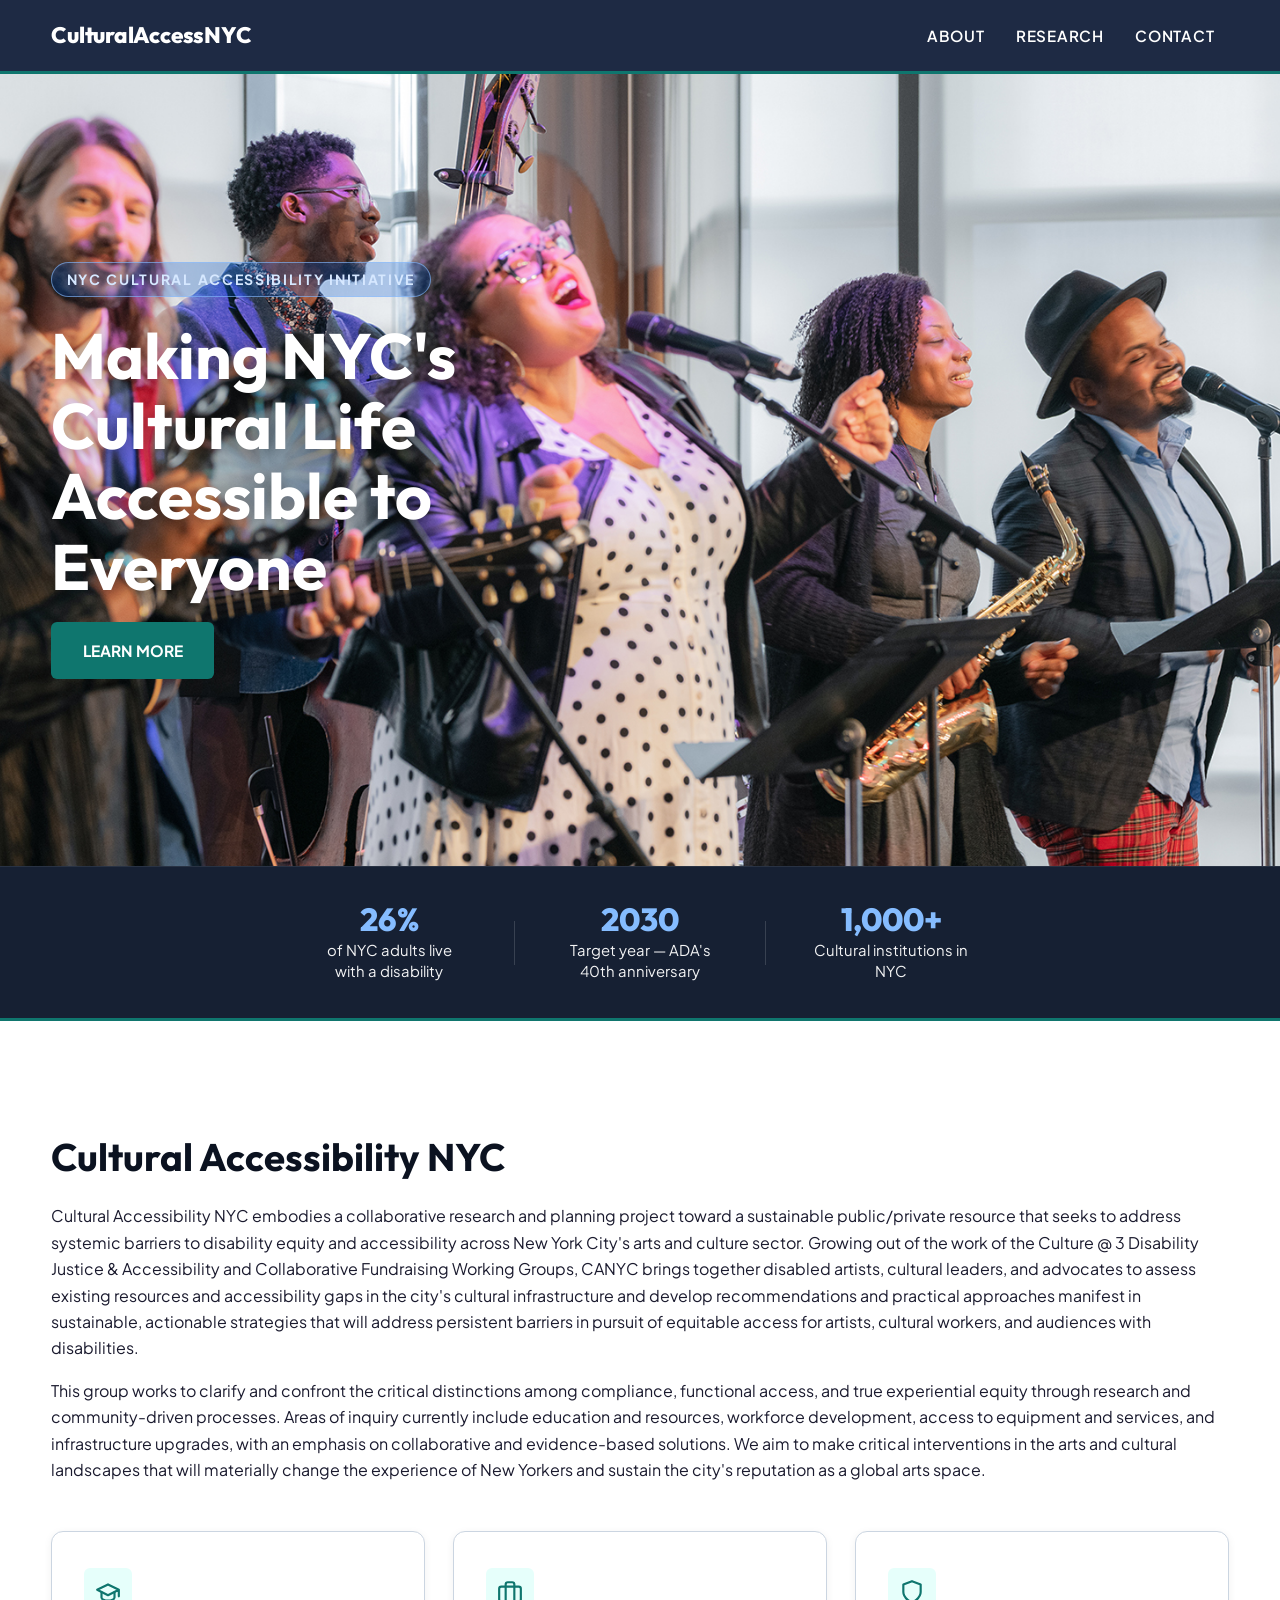
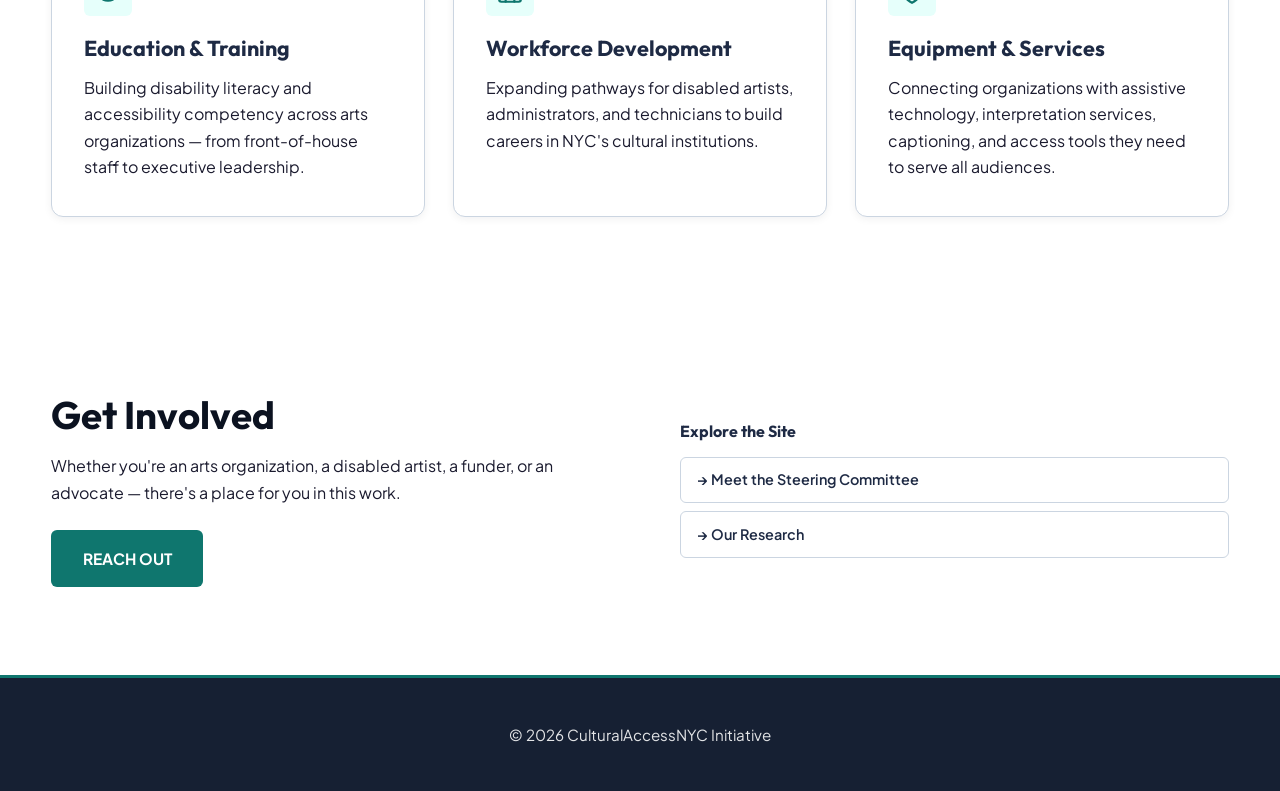
==== index.html @ 8a08f5db "Update index.html" ====
<!DOCTYPE html>
<html lang="en">
<head>
<meta charset="UTF-8">
<meta name="viewport" content="width=device-width, initial-scale=1.0">
<title>CulturalAccessNYC</title>
<link rel="stylesheet" href="style.css">
</head>
<body>
<a class="skip-link" href="#main-content">Skip to main content</a>
<header class="site-header" role="banner">
  <div class="container header-inner">
    <a href="index.html" class="logo" aria-label="CulturalAccessNYC — Home">CulturalAccessNYC</a>
    <nav aria-label="Primary navigation">
      <input type="checkbox" id="check" aria-hidden="true">
      <label for="check" class="checkbtn" aria-label="Open navigation menu" role="button" tabindex="0">☰</label>
      <ul class="nav-list" role="list">
        <li><a href="about.html">About</a></li>
        <li><a href="projects.html">Research</a></li>
        <li><a href="contact.html">Contact</a></li>
      </ul>
    </nav>
  </div>
</header>
<main id="main-content">
  <section class="hero" aria-label="Introduction">
    <div class="container">
      <div class="hero-card">
        <span class="hero-eyebrow">NYC Cultural Accessibility Initiative</span>
        <h1>Making NYC's Cultural Life Accessible to Everyone</h1>
        <a href="about.html" class="btn">Learn More</a>
      </div>
    </div>
  </section>

  <div class="stats-bar" role="region" aria-label="Key facts about disability in NYC">
    <div class="container stats-inner">
      <div class="stat-item">
        <span class="stat-num">26%</span>
        <span class="stat-label">of NYC adults live with a disability</span>
      </div>
      <div class="stat-divider" aria-hidden="true"></div>
      <div class="stat-item">
        <span class="stat-num">2030</span>
        <span class="stat-label">Target year — ADA's 40th anniversary</span>
      </div>
      <div class="stat-divider" aria-hidden="true"></div>
      <div class="stat-item">
        <span class="stat-num">1,000+</span>
        <span class="stat-label">Cultural institutions in NYC</span>
      </div>
    </div>
  </div>

  <section class="section section-light" aria-labelledby="focus-heading">
    <div class="container">
      <span class="section-label"></span>
      <h2 id="initiative-heading">Cultural Accessibility NYC</h2>
     <style>
  .intro-copy { margin-top: 1.5rem; margin-bottom: 3rem; }
  .intro-copy p { max-width: none; }
  .intro-copy p + p { margin-top: 1rem; }
</style>
<div class="intro-copy">
<p>Cultural Accessibility NYC embodies a collaborative research and planning project toward a sustainable public/private resource that seeks to address systemic barriers to disability equity and accessibility across New York City's arts and culture sector. Growing out of the work of the Culture @ 3 Disability Justice &amp; Accessibility and Collaborative Fundraising Working Groups, CANYC brings together disabled artists, cultural leaders, and advocates to assess existing resources and accessibility gaps in the city's cultural infrastructure and develop recommendations and practical approaches manifest in sustainable, actionable strategies that will address persistent barriers in pursuit of equitable access for artists, cultural workers, and audiences with disabilities.</p>

  <p>This group works to clarify and confront the critical distinctions among compliance, functional access, and true experiential equity through research and community-driven processes. Areas of inquiry currently include education and resources, workforce development, access to equipment and services, and infrastructure upgrades, with an emphasis on collaborative and evidence-based solutions. We aim to make critical interventions in the arts and cultural landscapes that will materially change the experience of New Yorkers and sustain the city's reputation as a global arts space.</p>
</div>
    <div class="cards">

      <article class="card">
        <div class="card-icon" aria-hidden="true">
          <svg width="26" height="26" viewBox="0 0 24 24" fill="none" stroke="currentColor" stroke-width="2" stroke-linecap="round" stroke-linejoin="round"><path d="M22 10v6M2 10l10-5 10 5-10 5-10-5z"/><path d="M6 12v5c0 1.66 2.69 3 6 3s6-1.34 6-3v-5"/></svg>
        </div>
          <h3>Education &amp; Training</h3>
          <p>Building disability literacy and accessibility competency across arts organizations — from front-of-house staff to executive leadership.</p>
        </article>
        <article class="card">
          <div class="card-icon" aria-hidden="true">
            <svg width="26" height="26" viewBox="0 0 24 24" fill="none" stroke="currentColor" stroke-width="2" stroke-linecap="round" stroke-linejoin="round"><rect x="2" y="7" width="20" height="14" rx="2"/><path d="M16 21V5a2 2 0 0 0-2-2h-4a2 2 0 0 0-2 2v16"/></svg>
          </div>
          <h3>Workforce Development</h3>
          <p>Expanding pathways for disabled artists, administrators, and technicians to build careers in NYC's cultural institutions.</p>
        </article>
        <article class="card">
          <div class="card-icon" aria-hidden="true">
            <svg width="26" height="26" viewBox="0 0 24 24" fill="none" stroke="currentColor" stroke-width="2" stroke-linecap="round" stroke-linejoin="round"><path d="M12 22s8-4 8-10V5l-8-3-8 3v7c0 6 8 10 8 10z"/></svg>
          </div>
          <h3>Equipment &amp; Services</h3>
          <p>Connecting organizations with assistive technology, interpretation services, captioning, and access tools they need to serve all audiences.</p>
        </article>
      </div>
    </div>
  </section>

  <!-- CTA -->
  <section class="section section-light" aria-labelledby="cta-heading">
    <div class="container cta-split">
      <div class="cta-block-left">
        <h2 id="cta-heading">Get Involved</h2>
        <p>Whether you're an arts organization, a disabled artist, a funder, or an advocate — there's a place for you in this work.</p>
        <a href="contact.html" class="btn" style="margin-top: 1.5rem;">Reach Out</a>
      </div>
      <div class="cta-block-right" aria-label="Quick links">
        <h3>Explore the Site</h3>
        <ul class="quick-links" role="list">
          <li><a href="about.html" class="quick-link">→ Meet the Steering Committee</a></li>
          <li><a href="projects.html" class="quick-link">→ Our Research</a></li>
        </ul>
      </div>
    </div>
  </section>
</main>

<footer class="footer" role="contentinfo">
  <div class="container">
    <p>&copy; 2026 CulturalAccessNYC Initiative</p>
  </div>
</footer>
<script>
const checkbox = document.getElementById("check");
const label = document.querySelector(".checkbtn");
checkbox.addEventListener("change", function () {
  document.body.style.overflow = this.checked ? "hidden" : "";
  label.setAttribute("aria-label", this.checked ? "Close navigation menu" : "Open navigation menu");
});
label.addEventListener("keydown", function(e) {
  if (e.key === "Enter" || e.key === " ") {
    e.preventDefault();
    checkbox.checked = !checkbox.checked;
    checkbox.dispatchEvent(new Event("change"));
  }
});
</script>
</body>
</html>
---- style.css ----
@import url('https://fonts.googleapis.com/css2?family=Outfit:wght@600;700;800&family=Plus+Jakarta+Sans:ital,wght@0,300;0,400;0,500;0,600;0,700;1,300;1,400&display=swap');

:root {
  /* Core brand (deep indigo base) */
  --navy:        #1e2a44;
  --navy-mid:    #162033;
  --navy-light:  #2f4f7a;

  /* Primary accent (teal for clarity + accessibility) */
  --amber:       #0f766e;
  --amber-light: #14b8a6;
  --amber-pale:  #e6fffb;

  /* Secondary accent*/
  /* (kept under same naming system to avoid breaking styles) */

  /* Neutrals */
  --white:       #ffffff;
  --off-white:   #f7f9fc;
  --stone:       #e2e8f0;

  /* Text (high contrast) */
  --text-primary:   #0b1220;
  --text-secondary: #1f2a44;
  --text-muted:     #475569;

  /* UI elements */
  --border:         #cbd5e1;
  --focus-ring:     #f97316; /* warm coral/orange for visibility */

  /* Shape + motion */
  --radius-sm:   6px;
  --radius-md:   12px;
  --radius-lg:   20px;

  /* Shadows tuned slightly cooler for new palette */
  --shadow-sm:   0 2px 8px rgba(15, 23, 42, 0.06);
  --shadow-md:   0 8px 28px rgba(15, 23, 42, 0.10);
  --shadow-lg:   0 20px 50px rgba(15, 23, 42, 0.14);

  --transition:  0.22s cubic-bezier(0.4, 0, 0.2, 1);
}

/* ── Reset ── */
*, *::before, *::after {
  box-sizing: border-box;
  margin: 0;
  padding: 0;
}

/* ── Skip Link (keyboard / screen reader navigation) ── */
.skip-link {
  position: absolute;
  top: -100px;
  left: 1rem;
  z-index: 9999;
  background: var(--amber);
  color: var(--white);
  font-family: 'Plus Jakarta Sans', sans-serif;
  font-weight: 700;
  font-size: 0.95rem;
  padding: 0.75rem 1.25rem;
  border-radius: var(--radius-sm);
  text-decoration: none;
  transition: top 0.2s ease;
}
.skip-link:focus {
  top: 1rem;
  outline: 3px solid var(--navy);
  outline-offset: 2px;
}

/* ── Base ── */
html { scroll-behavior: smooth; }

body {
  font-family: 'Plus Jakarta Sans', system-ui, sans-serif;
  font-size: 1rem;
  line-height: 1.65;
  color: var(--text-primary);
  background: var(--off-white);
  overflow-x: hidden;
}

/* ── Focus — always visible, never removed ── */
:focus-visible {
  outline: 3px solid var(--focus-ring);
  outline-offset: 3px;
  border-radius: var(--radius-sm);
}

/* ── Typography ── */
h1, h2, h3, h4 {
  font-family: 'Outfit', system-ui, sans-serif;
  line-height: 1.15;
  color: var(--text-primary);
  font-weight: 700;
}

h1 { font-size: clamp(2.2rem, 5vw, 3.8rem); }
h2 { font-size: clamp(1.6rem, 3vw, 2.4rem); }
h3 { font-size: clamp(1.05rem, 2vw, 1.35rem); }

p {
  color: #1a1a2e;
  max-width: 68ch;
}

/* ── Layout ── */
.container {
  width: min(92%, 1200px);
  margin-inline: auto;
}

.section {
  padding: 5.5rem 0;
}

.section-light { background: var(--white); }
.section-muted { background: var(--navy); }

/* ── Header ── */
.site-header {
  background: var(--navy);
  position: sticky;
  top: 0;
  z-index: 1000;
  border-bottom: 3px solid var(--amber);
  transform: translateZ(0);
  will-change: transform;
}

.header-inner {
  display: flex;
  justify-content: space-between;
  align-items: center;
  padding: 1rem 0;
  gap: 1rem;
}

.logo {
  font-family: 'Outfit', sans-serif;
  font-size: 1.4rem;
  font-weight: 800;
  text-decoration: none;
  color: var(--white);
  letter-spacing: -0.01em;
  flex-shrink: 0;
  transition: color var(--transition);
}
.logo:hover { color: #5eead4; }
.logo:focus-visible { outline-color: var(--amber); border-radius: 4px; }

/* ── Nav ── */
nav { position: relative; }

.nav-list {
  list-style: none;
  display: flex;
  gap: 0.15rem;
  align-items: center;
}
.nav-list li { margin: 0; }

.nav-list a {
  display: block;
  text-decoration: none;
  color: #ffffff;
  font-family: 'Plus Jakarta Sans', sans-serif;
  font-weight: 600;
  font-size: 0.95rem;
  letter-spacing: 0.05em;
  text-transform: uppercase;
  padding: 0.45rem 0.9rem;
  border-radius: var(--radius-sm);
  transition: color var(--transition), background var(--transition);
}
.nav-list a:hover,
.nav-list a[aria-current="page"] {
  color: #5eead4;
  background: rgba(15,118,110,0.18);
}
.nav-list a:focus-visible { outline-color: var(--amber); }

/* Hamburger */
#check { display: none; }

.checkbtn {
  display: none;
  background: none;
  border: 2px solid rgba(255,255,255,0.45);
  color: var(--white);
  font-size: 1.25rem;
  width: 44px;
  height: 44px;
  border-radius: var(--radius-sm);
  cursor: pointer;
  align-items: center;
  justify-content: center;
  line-height: 1;
  position: relative;
  z-index: 2000;
  transition: border-color var(--transition), background var(--transition);
}
.checkbtn:hover {
  border-color: #5eead4;
  background: rgba(15,118,110,0.18);
}

/* ── Hero ── */
.hero {
  background-image: url("hero.jpg");
  background-size: cover;
  background-position: center 30%;
  background-repeat: no-repeat;
  position: relative;
  min-height: 88vh;
  display: flex;
  align-items: center;
  padding: 5rem 0;
}

.hero::before {
  content: '';
  position: absolute;
  inset: 0;
  background: linear-gradient(
    105deg,
    rgba(0,48,135,0.28) 70%
  );//
}

.hero .container {
  position: relative;
  z-index: 1;
}

.hero-card {
  max-width: 620px;
  animation: heroFadeUp 0.9s ease both;
}

@keyframes heroFadeUp {
  from { opacity: 0; transform: translateY(30px); }
  to   { opacity: 1; transform: translateY(0); }
}

.hero-eyebrow {
  display: inline-block;
  font-size: 0.88rem;
  font-weight: 700;
  letter-spacing: 0.12em;
  text-transform: uppercase;
  color: #d6e8ff;
  background: rgba(0,87,216,0.25);
  border: 1px solid rgba(140,190,255,0.6);
  padding: 0.3rem 0.9rem;
  border-radius: 100px;
  margin-bottom: 1.5rem;
}

.hero-card h1 {
  color: var(--white);
  font-size: clamp(2.3rem, 5.5vw, 4rem);
  margin-bottom: 1.25rem;
  text-shadow: 0 2px 20px rgba(0,0,0,0.4);
  line-height: 1.1;
}

.hero-card p {
  color: rgba(255,255,255,0.88);
  font-size: 1.15rem;
  margin-bottom: 2.25rem;
  max-width: 52ch;
  text-shadow: 0 1px 8px rgba(0,0,0,0.3);
}

/* ── Buttons ── */
.btn {
  display: inline-flex;
  align-items: center;
  gap: 0.4rem;
  background: var(--amber);
  color: var(--white);
  padding: 0.85rem 1.85rem;
  border-radius: var(--radius-sm);
  font-family: 'Plus Jakarta Sans', sans-serif;
  font-weight: 700;
  font-size: 0.97rem;
  text-transform: uppercase;
  text-decoration: none;
  border: 2px solid transparent;
  transition: background var(--transition), transform var(--transition), box-shadow var(--transition);
  cursor: pointer;
}
.btn:hover {
  background: #0048b5;
  transform: translateY(-2px);
  box-shadow: 0 8px 24px rgba(0,87,216,0.38);
}
.btn:focus-visible {
  outline: 3px solid var(--white);
  outline-offset: 3px;
}
.btn:active { transform: translateY(0); }

/* ── Feature Cards ── */
.cards {
  display: grid;
  grid-template-columns: repeat(auto-fit, minmax(280px, 1fr));
  gap: 1.75rem;
}

.card {
  background: var(--white);
  padding: 2.25rem 2rem;
  border-radius: var(--radius-md);
  box-shadow: var(--shadow-sm);
  border: 1px solid var(--border);
  position: relative;
  overflow: hidden;
  transition: transform var(--transition), box-shadow var(--transition);
}
.card::before {
  content: '';
  position: absolute;
  top: 0; left: 0; right: 0;
  height: 3px;
  background: linear-gradient(90deg, var(--amber), var(--amber-light));
  transform: scaleX(0);
  transform-origin: left;
  transition: transform var(--transition);
}
.card:hover { transform: translateY(-4px); box-shadow: var(--shadow-md); }
.card:hover::before { transform: scaleX(1); }
.card h3 { margin-bottom: 0.85rem; color: var(--navy); }
.card p { font-size: 1rem; }

/* ── Section label ── */
.section-label {
  display: inline-block;
  font-size: 0.88rem;
  font-weight: 700;
  letter-spacing: 0.12em;
  text-transform: uppercase;
  color: var(--amber);
  margin-bottom: 0.75rem;
}

/* ── Page Hero (inner pages) ── */
.page-hero {
  background: var(--navy);
  color: var(--white);
  padding: 4.5rem 0 4rem;
  position: relative;
  overflow: hidden;
}
.page-hero::after {
  content: '';
  position: absolute;
  right: -60px; top: -80px;
  width: 340px; height: 340px;
  border-radius: 50%;
  border: 55px solid rgba(0,87,216,0.10);
  pointer-events: none;
}
.page-hero h1 {
  color: var(--white);
  font-size: clamp(2rem, 4vw, 3rem);
  position: relative;
  z-index: 1;
}
.page-hero h1::after {
  content: '';
  display: block;
  width: 52px; height: 4px;
  background: var(--amber);
  margin-top: 1rem;
  border-radius: 2px;
}

/* ── CTA / Dark sections ── */
.section-muted h2 { color: var(--white); }
.section-muted p { color: rgba(255,255,255,0.95); margin-bottom: 2rem; }

/* ── Footer ── */
.footer {
  background: var(--navy-mid);
  color: var(--white);
  padding: 2.75rem 0;
  border-top: 3px solid var(--amber);
  text-align: center;
}
.footer p {
  opacity: 1;
  color: rgba(255,255,255,0.88);
  font-size: 0.95rem;
  max-width: none;
}

/* ── Members Grid ── */
#members-container {
  display: grid;
  grid-template-columns: repeat(3, 1fr);
  gap: 1.75rem;
  padding: 0.5rem 0;
  contain: layout;
}

/* ── Member Card ── */
.member-card {
  background: var(--white);
  border-radius: var(--radius-md);
  overflow: hidden;
  box-shadow: var(--shadow-sm);
  border: 1px solid var(--border);
  transition: transform var(--transition), box-shadow var(--transition);
  display: flex;
  flex-direction: column;
  will-change: transform;
  contain: layout style;
}
.member-card:hover {
  transform: translateY(-5px);
  box-shadow: var(--shadow-lg);
}
.member-card:focus-within {
  box-shadow: 0 0 0 3px var(--focus-ring), var(--shadow-md);
}

.member-card img {
  width: 100%;
  height: 220px;
  object-fit: cover;
  object-position: top;
  display: block;
  border-bottom: 3px solid var(--amber);
}

.member-card .no-photo {
  width: 100%;
  height: 220px;
  background: linear-gradient(135deg, var(--navy) 0%, var(--navy-light) 100%);
  display: flex;
  align-items: center;
  justify-content: center;
  border-bottom: 3px solid var(--amber);
}
.no-photo-initials {
  font-family: 'Outfit', sans-serif;
  font-size: 2.2rem;
  color: rgba(255,255,255,0.45);
  letter-spacing: 0.04em;
  user-select: none;
}

.card-content {
  padding: 1.35rem 1.5rem 1.5rem;
  display: flex;
  flex-direction: column;
  flex-grow: 1;
}
.card-content h3 {
  margin: 0 0 0.15rem;
  font-size: 1.1rem;
  font-weight: 700;
  color: #0a0a0a;
  line-height: 1.3;
}

.pronouns {
  font-size: 0.88rem;
  color: #1e3a6e;
  font-style: italic;
  margin-bottom: 0.25rem;
}
.title {
  font-size: 0.93rem;
  color: #003fa8;
  font-weight: 700;
  letter-spacing: 0.01em;
  line-height: 1.4;
  margin-bottom: 0.9rem;
}

.bio-container {
  display: flex;
  flex-direction: column;
  flex-grow: 1;
  border-top: 1px solid var(--stone);
  padding-top: 0.9rem;
  margin-top: 0.25rem;
}
.bio-text {
  display: -webkit-box;
  -webkit-line-clamp: 4;
  -webkit-box-orient: vertical;
  overflow: hidden;
  font-size: 0.925rem;
  color: #0a0a0a;
  line-height: 1.75;
  max-height: calc(0.925rem * 1.75 * 4);
  margin-bottom: 0.85rem;
  letter-spacing: 0.01em;
}
.bio-text.expanded {
  display: block;
  -webkit-line-clamp: unset;
  height: auto;
  overflow: visible;
}

.toggle-btn {
  margin-top: auto;
  align-self: flex-start;
  padding: 0.42rem 1rem;
  border: 2px solid var(--navy);
  background: transparent;
  color: var(--navy);
  border-radius: var(--radius-sm);
  cursor: pointer;
  font-family: 'Plus Jakarta Sans', sans-serif;
  font-size: 0.88rem;
  font-weight: 700;
  letter-spacing: 0.06em;
  text-transform: uppercase;
  transition: background var(--transition), color var(--transition), transform var(--transition);
}
  background: var(--navy);
  color: var(--white);
  transform: translateY(-1px);
}
.toggle-btn:focus-visible {
  outline: 3px solid var(--focus-ring);
  outline-offset: 3px;
}

.links {
  margin-top: 0.85rem;
  display: flex;
  flex-wrap: wrap;
  gap: 0.4rem;
}
.links a {
  display: inline-flex;
  align-items: center;
  font-size: 0.88rem;
  font-weight: 700;
  color: var(--navy);
  background: var(--stone);
  border: 1px solid var(--border);
  text-decoration: none;
  padding: 0.22rem 0.65rem;
  border-radius: 100px;
  letter-spacing: 0.02em;
  transition: background var(--transition), color var(--transition), border-color var(--transition);
}
.links a:hover {
  background: var(--navy);
  color: var(--white);
  border-color: var(--navy);
}
.links a:focus-visible {
  outline: 3px solid var(--focus-ring);
  outline-offset: 2px;
}

/* ── Responsive ── */
@media (max-width: 768px) {
  .checkbtn { display: inline-flex; }

  .nav-list {
    background: var(--navy);
    position: fixed;
    top: 0; right: -110vw;
    width: 100%; height: 100vh;
    display: flex;
    flex-direction: column;
    justify-content: center;
    align-items: center;
    gap: 0.5rem;
    transition: right 0.3s cubic-bezier(0.4,0,0.2,1);
    z-index: 1500;
  }
  .nav-list li { margin: 0; }
  .nav-list a { font-size: 1.25rem; padding: 0.75rem 2rem; letter-spacing: 0.06em; }
  #check:checked ~ .nav-list { right: 0; }

  .hero-card h1 { font-size: clamp(1.9rem, 8vw, 2.8rem); }
  .hero { min-height: 75vh; }
  .cards { grid-template-columns: 1fr; }
  .page-hero::after { display: none; }
  .section { padding: 3.5rem 0; }
  #members-container { grid-template-columns: repeat(2, 1fr); }
}

@media (max-width: 480px) {
  #members-container { grid-template-columns: 1fr; }
}

/* ── Reduced motion ── */
@media (prefers-reduced-motion: reduce) {
  *, *::before, *::after {
    animation-duration: 0.01ms !important;
    transition-duration: 0.01ms !important;
  }
  html { scroll-behavior: auto; }
}

/* ── High contrast / forced colors ── */
@media (forced-colors: active) {
  .btn, .toggle-btn, .links a {
    border: 2px solid ButtonText;
  }
  .hero::before { display: none; }
}

/* ── Stats Bar ── */
.stats-bar {
  background: var(--navy-mid);
  border-top: 1px solid rgba(255,255,255,0.08);
  border-bottom: 3px solid var(--amber);
  padding: 1.75rem 0;
}
.stats-inner {
  display: flex;
  align-items: center;
  justify-content: center;
  gap: 0;
  flex-wrap: wrap;
}
.stat-item {
  display: flex;
  flex-direction: column;
  align-items: center;
  padding: 0.5rem 3rem;
}
.stat-num {
  font-family: 'Outfit', sans-serif;
  font-size: 2rem;
  font-weight: 800;
  color: #85bcff;
  line-height: 1;
  margin-bottom: 0.3rem;
}
.stat-label {
  font-size: 0.93rem;
  color: rgba(255,255,255,0.95);
  text-align: center;
  max-width: 14ch;
  line-height: 1.4;
}
.stat-divider {
  width: 1px;
  height: 44px;
  background: rgba(255,255,255,0.15);
  flex-shrink: 0;
}

/* ── Card Icons ── */
.card-icon {
  width: 48px;
  height: 48px;
  background: var(--amber-pale);
  border-radius: var(--radius-sm);
  display: flex;
  align-items: center;
  justify-content: center;
  color: var(--amber);
  margin-bottom: 1.25rem;
}

/* ── Concepts Grid ── */
.concepts-grid {
  display: grid;
  grid-template-columns: repeat(3, 1fr);
  gap: 1.5rem;
}
.concept-card {
  background: rgba(255,255,255,0.10);
  border: 1px solid rgba(255,255,255,0.28);
  border-radius: var(--radius-md);
  padding: 2rem 1.75rem;
  position: relative;
  transition: background var(--transition);
}
.concept-card:hover { background: rgba(255,255,255,0.09); }
.concept-card--mid {
  background: rgba(0,87,216,0.28);
  border-color: rgba(58,127,245,0.55);
}
.concept-card--highlight {
  background: rgba(0,87,216,0.32);
  border-color: var(--amber);
  border-width: 2px;
}
.concept-num {
  font-family: 'Outfit', sans-serif;
  font-size: 2.5rem;
  font-weight: 800;
  color: rgba(255,255,255,0.55);
  line-height: 1;
  margin-bottom: 0.75rem;
}
.concept-card h3 { color: var(--white); margin-bottom: 0.6rem; }
.concept-card p { color: rgba(255,255,255,0.95); font-size: 0.97rem; max-width: none; }

/* ── Two-column layout ── */
.two-col {
  display: grid;
  grid-template-columns: 1fr 1fr;
  gap: 5rem;
  align-items: center;
}
.two-col-text h2 { margin-bottom: 1.25rem; }
.two-col-text p { max-width: 48ch; }

/* ── Venn diagram ── */
.two-col-visual {
  display: flex;
  align-items: center;
  justify-content: center;
}
.venn-diagram {
  position: relative;
  width: 260px;
  height: 260px;
}
.venn-circle {
  position: absolute;
  width: 150px;
  height: 150px;
  border-radius: 50%;
  display: flex;
  align-items: center;
  justify-content: center;
  font-size: 0.88rem;
  font-weight: 700;
  text-align: center;
  line-height: 1.4;
}
.venn-a {
  top: 0; left: 0;
  background: rgba(0,48,135,0.22);
  border: 2px solid rgba(0,48,135,0.4);
  color: #001f5c;
}
.venn-b {
  top: 0; right: 0;
  background: rgba(15,118,110,0.18);
  border: 2px solid rgba(0,87,216,0.4);
  color: #001f5c;
}
.venn-c {
  bottom: 0; left: 50%;
  transform: translateX(-50%);
  background: rgba(26,74,173,0.18);
  border: 2px solid rgba(26,74,173,0.4);
  color: #001f5c;
}
.venn-center {
  position: absolute;
  top: 50%;
  left: 50%;
  transform: translate(-50%, -44%);
  font-family: 'Outfit', sans-serif;
  font-weight: 800;
  font-size: 0.85rem;
  color: var(--navy);
  text-align: center;
  background: white;
  border-radius: 50%;
  width: 62px;
  height: 62px;
  display: flex;
  align-items: center;
  justify-content: center;
  border: 2px solid var(--amber);
  box-shadow: 0 2px 12px rgba(0,48,135,0.15);
}

/* ── Page Hero subtitle ── */
.page-hero-sub {
  color: rgba(255,255,255,0.85);
  font-size: 1.05rem;
  margin-top: 1rem;
  max-width: 56ch;
  position: relative;
  z-index: 1;
}

/* ── Resource filter bar ── */
.resource-filter-bar {
  background: var(--white);
  border-bottom: 1px solid var(--border);
  padding: 1.1rem 0;
  position: sticky;
  top: 64px;
  z-index: 100;
}
.filter-tabs {
  display: flex;
  gap: 0.5rem;
  flex-wrap: wrap;
}
.filter-tab {
  background: none;
  border: 1.5px solid var(--border);
  color: #1e3460;
  font-family: 'Plus Jakarta Sans', sans-serif;
  font-size: 0.93rem;
  font-weight: 600;
  padding: 0.4rem 1rem;
  border-radius: 100px;
  cursor: pointer;
  transition: all var(--transition);
  letter-spacing: 0.03em;
}
.filter-tab:hover { border-color: var(--amber); color: var(--amber); }
.filter-tab.active {
  background: var(--navy);
  border-color: var(--navy);
  color: var(--white);
}
.filter-tab:focus-visible { outline: 3px solid var(--focus-ring); outline-offset: 2px; }

/* ── Resource grid ── */
.resource-grid {
  display: grid;
  grid-template-columns: repeat(auto-fill, minmax(300px, 1fr));
  gap: 1.5rem;
}
.resource-card {
  background: var(--white);
  border: 1px solid var(--border);
  border-radius: var(--radius-md);
  padding: 1.5rem 1.6rem;
  display: flex;
  flex-direction: column;
  gap: 0.7rem;
  transition: transform var(--transition), box-shadow var(--transition);
  cursor: default;
}
.resource-card:hover { transform: translateY(-3px); box-shadow: var(--shadow-md); }
.resource-card h3 { font-size: 1rem; color: var(--navy); margin: 0; }
.resource-card p { font-size: 0.88rem; color: var(--text-secondary); margin: 0; max-width: none; }
.resource-tag {
  display: inline-block;
  font-size: 0.82rem;
  font-weight: 700;
  letter-spacing: 0.07em;
  text-transform: uppercase;
  background: var(--amber-pale);
  color: #003fa8;
  border-radius: 100px;
  padding: 0.22rem 0.75rem;
  align-self: flex-start;
}
.resource-tag--legal { background: #dce8ff; color: #001f5c; }
.resource-tag--org { background: #d2efe7; color: #004d32; }
.resource-tag--funding { background: #fde8c4; color: #5a2e00; }
.resource-meta { font-size: 0.88rem; color: #1e3460; margin-top: auto; padding-top: 0.5rem; }
.resource-link { color: var(--amber); text-decoration: none; font-weight: 600; }
.resource-link:hover { text-decoration: underline; }
.no-results-msg { text-align: center; padding: 3rem 0; color: var(--text-muted); font-size: 1rem; }
.sr-only { position: absolute; width: 1px; height: 1px; overflow: hidden; clip: rect(0,0,0,0); white-space: nowrap; }

/* ── Accordion ── */
.accordion { display: flex; flex-direction: column; gap: 0; border-radius: var(--radius-md); overflow: hidden; border: 1px solid rgba(255,255,255,0.12); }
.accordion-item { border-bottom: 1px solid rgba(255,255,255,0.10); }
.accordion-item:last-child { border-bottom: none; }
.accordion-btn {
  width: 100%;
  display: flex;
  justify-content: space-between;
  align-items: center;
  background: rgba(255,255,255,0.04);
  border: none;
  color: var(--white);
  font-family: 'Plus Jakarta Sans', sans-serif;
  font-size: 0.95rem;
  font-weight: 600;
  padding: 1.1rem 1.5rem;
  cursor: pointer;
  text-align: left;
  transition: background var(--transition);
}
.accordion-btn:hover { background: rgba(255,255,255,0.08); }
.accordion-btn[aria-expanded="true"] { background: rgba(0,87,216,0.25); }
.accordion-btn:focus-visible { outline: 3px solid var(--amber-light); outline-offset: -3px; }
.accordion-icon { font-size: 1.4rem; font-weight: 300; line-height: 1; color: #5eead4; flex-shrink: 0; margin-left: 1rem; }
.accordion-body { padding: 0.1rem 1.5rem 1.25rem; }
.accordion-body p { font-size: 0.97rem; color: rgba(255,255,255,0.95); max-width: 68ch; }

/* ── Timeline ── */
.timeline { position: relative; padding-left: 2.5rem; }
.timeline::before {
  content: '';
  position: absolute;
  left: 10px;
  top: 8px;
  bottom: 8px;
  width: 2px;
  background: var(--border);
}
.timeline-item {
  position: relative;
  padding-bottom: 2.5rem;
}
.timeline-item:last-child { padding-bottom: 0; }
.timeline-marker {
  position: absolute;
  left: -2.5rem;
  top: 6px;
  width: 22px;
  height: 22px;
  border-radius: 50%;
  background: var(--white);
  border: 3px solid var(--border);
  z-index: 1;
}
.timeline-marker--active {
  border-color: var(--amber);
  background: var(--amber);
  box-shadow: 0 0 0 4px rgba(15,118,110,0.18);
}
.timeline-year {
  font-size: 0.88rem;
  font-weight: 700;
  letter-spacing: 0.08em;
  text-transform: uppercase;
  color: #1e3460;
  margin-bottom: 0.4rem;
}
.timeline-content h3 { margin-bottom: 0.5rem; color: var(--navy); }
.timeline-content p { font-size: 0.97rem; max-width: 58ch; margin-bottom: 0.75rem; }
.timeline-status {
  display: inline-block;
  font-size: 0.82rem;
  font-weight: 700;
  letter-spacing: 0.07em;
  text-transform: uppercase;
  padding: 0.25rem 0.8rem;
  border-radius: 100px;
  background: var(--stone);
  color: #1e3460;
}
.timeline-status--done { background: #c4e8d8; color: #003822; }
.timeline-status--active { background: #dce8ff; color: #001f5c; }

/* ── Initiative grid ── */
.initiative-grid {
  display: grid;
  grid-template-columns: repeat(2, 1fr);
  gap: 1.75rem;
}
.initiative-card {
  background: rgba(255,255,255,0.06);
  border: 1px solid rgba(255,255,255,0.12);
  border-radius: var(--radius-md);
  padding: 1.75rem 1.75rem 1.5rem;
}
.initiative-header {
  display: flex;
  justify-content: space-between;
  align-items: flex-start;
  margin-bottom: 1rem;
}
.initiative-icon {
  width: 44px;
  height: 44px;
  background: rgba(0,87,216,0.25);
  border-radius: var(--radius-sm);
  display: flex;
  align-items: center;
  justify-content: center;
  color: var(--amber-light);
}
.initiative-status {
  font-size: 0.82rem;
  font-weight: 700;
  letter-spacing: 0.07em;
  text-transform: uppercase;
  background: rgba(0,87,216,0.4);
  border-radius: 100px;
  padding: 0.25rem 0.8rem;
  color: #d6e8ff;
}
.initiative-status--dev { background: rgba(255,255,255,0.15); color: rgba(255,255,255,0.95); }
.initiative-card h3 { color: var(--white); margin-bottom: 0.65rem; font-size: 1.05rem; }
.initiative-card p { color: rgba(255,255,255,0.95); font-size: 0.95rem; max-width: none; margin-bottom: 1rem; }
.initiative-details {
  list-style: none;
  display: flex;
  flex-direction: column;
  gap: 0.3rem;
  border-top: 1px solid rgba(255,255,255,0.12);
  padding-top: 0.85rem;
}
.initiative-details li {
  font-size: 0.9rem;
  color: rgba(255,255,255,0.95);
  padding-left: 1rem;
  position: relative;
}
.initiative-details li::before {
  content: '→';
  position: absolute;
  left: 0;
  color: var(--amber-light);
}

/* ── Contact layout ── */
.contact-layout {
  display: grid;
  grid-template-columns: 1fr 1fr;
  gap: 5rem;
  align-items: start;
}
.contact-info h2 { margin-bottom: 1rem; }
.contact-reasons { display: flex; flex-direction: column; gap: 1.5rem; margin-bottom: 2rem; }
.contact-reason { display: flex; gap: 1rem; align-items: flex-start; }
.contact-reason-icon {
  width: 40px;
  height: 40px;
  background: var(--amber-pale);
  border-radius: var(--radius-sm);
  display: flex;
  align-items: center;
  justify-content: center;
  color: var(--amber);
  flex-shrink: 0;
}
.contact-reason h3 { font-size: 1rem; margin-bottom: 0.25rem; color: var(--navy); }
.contact-reason p { font-size: 0.93rem; max-width: none; color: #0a1a3a; }
.accessibility-note {
  background: var(--amber-pale);
  border: 1px solid rgba(0,87,216,0.2);
  border-radius: var(--radius-md);
  padding: 1.25rem 1.4rem;
  display: flex;
  gap: 1rem;
  align-items: flex-start;
}
.accessibility-note-icon { color: var(--amber); flex-shrink: 0; margin-top: 2px; }
.accessibility-note strong { display: block; font-size: 0.97rem; color: var(--navy); margin-bottom: 0.35rem; }
.accessibility-note p { font-size: 0.92rem; color: #0a1a3a; max-width: none; }

/* ── Contact form ── */
.contact-form-wrap h2 { margin-bottom: 0.5rem; }
.form-group { display: flex; flex-direction: column; gap: 0.45rem; margin-bottom: 1.25rem; }
.form-label { font-size: 0.95rem; font-weight: 600; color: #0a1a3a; }
.form-input {
  padding: 0.7rem 0.95rem;
  border: 1.5px solid var(--border);
  border-radius: var(--radius-sm);
  font-family: 'Plus Jakarta Sans', sans-serif;
  font-size: 1rem;
  background: var(--white);
  transition: border-color var(--transition);
  width: 100%;
}
.form-input:focus { outline: none; border-color: var(--amber); box-shadow: 0 0 0 3px rgba(0,87,216,0.12); }
.form-select { appearance: none; background-image: url("data:image/svg+xml,%3Csvg xmlns='http://www.w3.org/2000/svg' width='12' height='8' viewBox='0 0 12 8'%3E%3Cpath fill='%233d5280' d='M6 8L0 0h12z'/%3E%3C/svg%3E"); background-repeat: no-repeat; background-position: right 0.85rem center; padding-right: 2.5rem; }
.form-textarea { resize: vertical; min-height: 120px; }
.radio-group { display: flex; gap: 1.5rem; flex-wrap: wrap; }
.radio-label { display: flex; align-items: center; gap: 0.4rem; font-size: 0.95rem; color: #0a1a3a; cursor: pointer; }
.radio-label input { accent-color: var(--amber); width: 16px; height: 16px; }
.form-success {
  display: flex;
  align-items: center;
  gap: 0.75rem;
  background: #dceef7;
  border: 1px solid #00437a;
  border-radius: var(--radius-sm);
  padding: 1rem 1.25rem;
  color: #00274a;
  font-weight: 600;
  margin-top: 1rem;
  font-size: 0.97rem;
}

/* ── Responsive additions ── */
@media (max-width: 960px) {
  .two-col { grid-template-columns: 1fr; gap: 2.5rem; }
  .two-col-visual { display: none; }
  .concepts-grid { grid-template-columns: 1fr; }
  .initiative-grid { grid-template-columns: 1fr; }
  .contact-layout { grid-template-columns: 1fr; gap: 3rem; }
}

@media (max-width: 768px) {
  .stats-inner { gap: 0; }
  .stat-item { padding: 0.5rem 1.5rem; }
  .stat-divider { display: none; }
  .resource-grid { grid-template-columns: 1fr; }
  .filter-tabs { gap: 0.35rem; }
  .timeline { padding-left: 2rem; }
}

/* ── Homepage: Audience grid ── */
.audience-grid {
  display: grid;
  grid-template-columns: repeat(2, 1fr);
  gap: 2rem;
}
.audience-item {
  display: flex;
  gap: 1.25rem;
  align-items: flex-start;
  padding: 1.75rem;
  background: var(--off-white);
  border: 1px solid var(--border);
  border-radius: var(--radius-md);
  transition: box-shadow var(--transition);
}
.audience-item:hover { box-shadow: var(--shadow-md); }
.audience-icon {
  width: 46px;
  height: 46px;
  background: var(--amber-pale);
  border-radius: var(--radius-sm);
  display: flex;
  align-items: center;
  justify-content: center;
  color: var(--amber);
  flex-shrink: 0;
}
.audience-item h3 { font-size: 1.05rem; color: var(--navy); margin-bottom: 0.4rem; }
.audience-item p { font-size: 0.95rem; color: #0a1a3a; max-width: none; }

/* ── Homepage: How we work ── */
.how-grid {
  display: grid;
  grid-template-columns: repeat(2, 1fr);
  gap: 1.75rem;
}
.how-step {
  display: flex;
  gap: 1.25rem;
  align-items: flex-start;
  background: rgba(255,255,255,0.06);
  border: 1px solid rgba(255,255,255,0.12);
  border-radius: var(--radius-md);
  padding: 1.75rem;
}
.how-num {
  font-family: 'Outfit', sans-serif;
  font-size: 2rem;
  font-weight: 800;
  color: #5eead4;
  line-height: 1;
  flex-shrink: 0;
  width: 2.5rem;
}
.how-text h3 { color: var(--white); font-size: 1.05rem; margin-bottom: 0.5rem; }
.how-text p { color: rgba(255,255,255,0.95); font-size: 0.97rem; max-width: none; }

/* ── Homepage: CTA split ── */
.cta-split {
  display: grid;
  grid-template-columns: 1fr 1fr;
  gap: 5rem;
  align-items: center;
}
.cta-block-left h2 { margin-bottom: 1rem; }
.cta-block-left p { max-width: 44ch; }
.cta-block-right h3 { font-size: 1rem; color: var(--navy); margin-bottom: 1rem; }
.quick-links { list-style: none; display: flex; flex-direction: column; gap: 0.5rem; }
.quick-link {
  display: block;
  color: var(--navy);
  text-decoration: none;
  font-size: 0.9rem;
  font-weight: 600;
  padding: 0.65rem 1rem;
  border: 1.5px solid var(--border);
  border-radius: var(--radius-sm);
  transition: background var(--transition), border-color var(--transition), color var(--transition);
}
.quick-link:hover {
  background: var(--navy);
  border-color: var(--navy);
  color: var(--white);
}
.quick-link:focus-visible {
  outline: 3px solid var(--focus-ring);
  outline-offset: 2px;
}

@media (max-width: 960px) {
  .audience-grid { grid-template-columns: 1fr; }
  .how-grid { grid-template-columns: 1fr; }
  .cta-split { grid-template-columns: 1fr; gap: 2.5rem; }
}
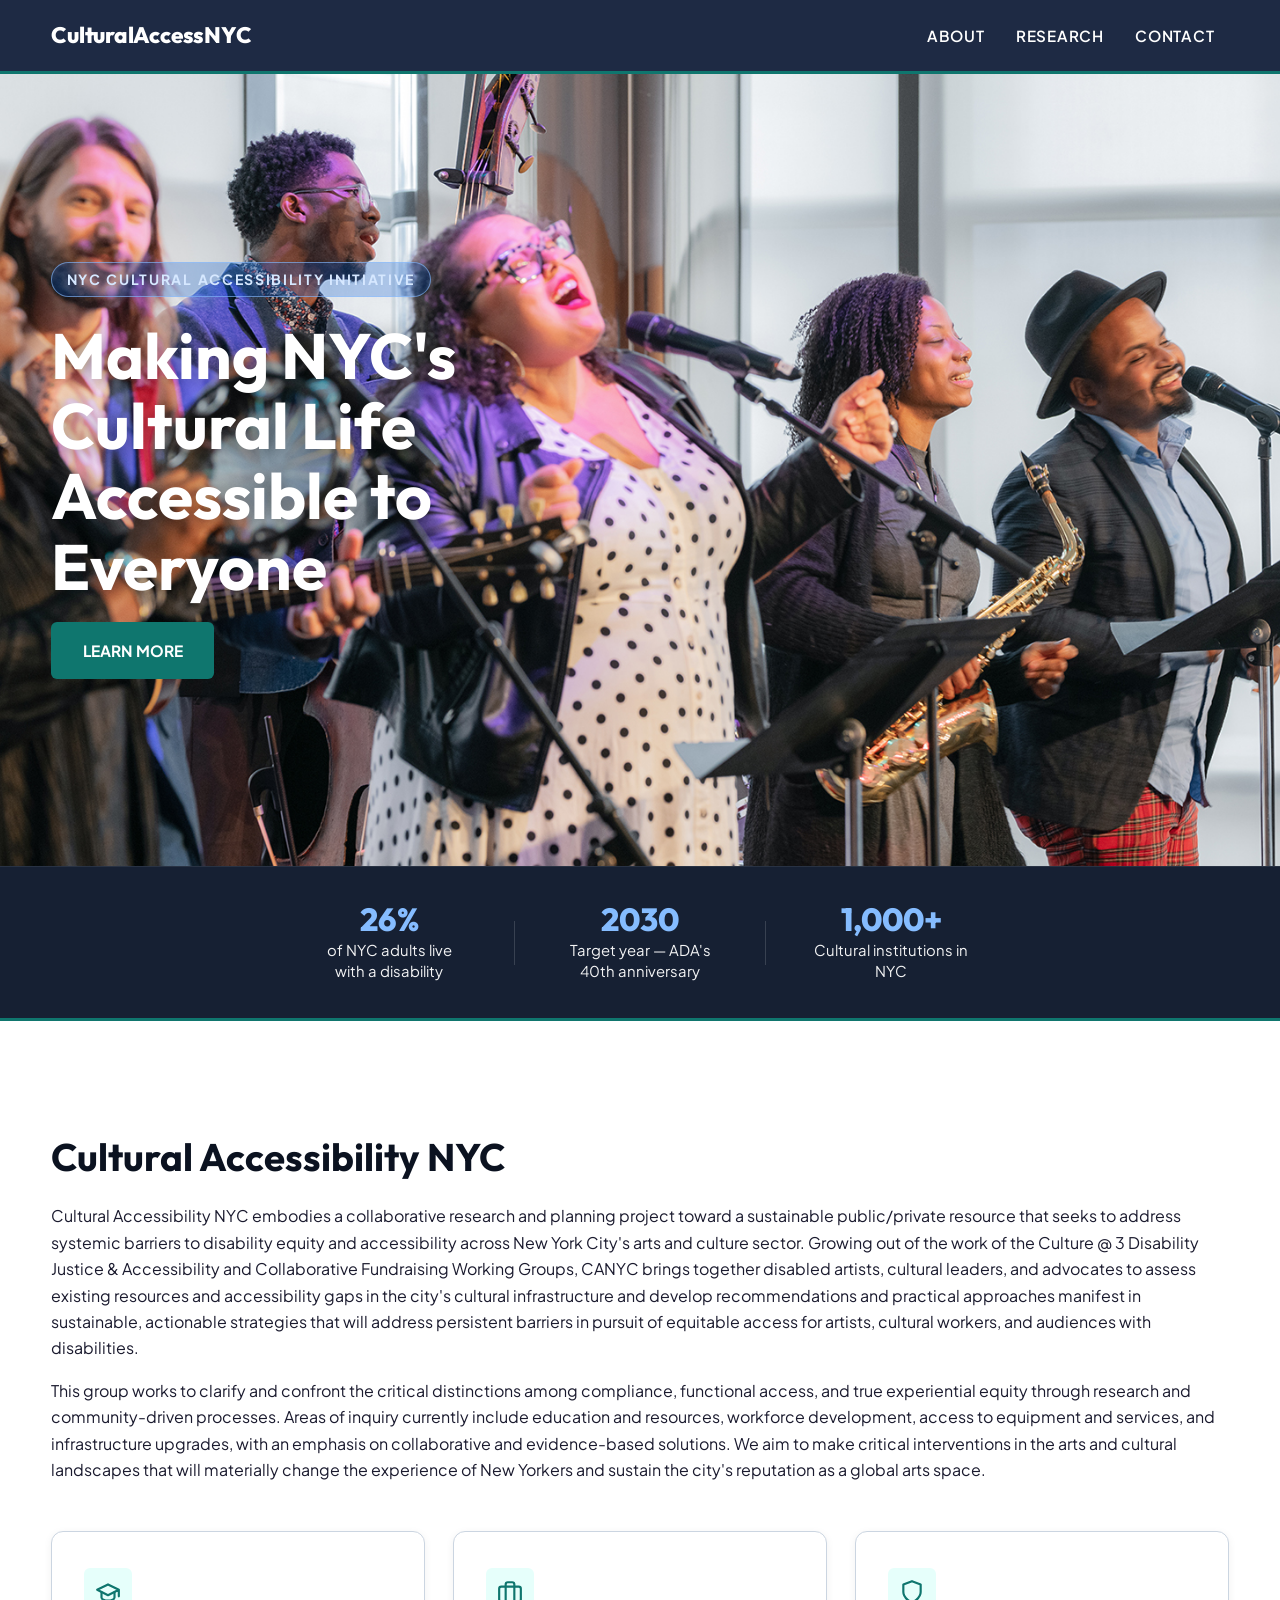
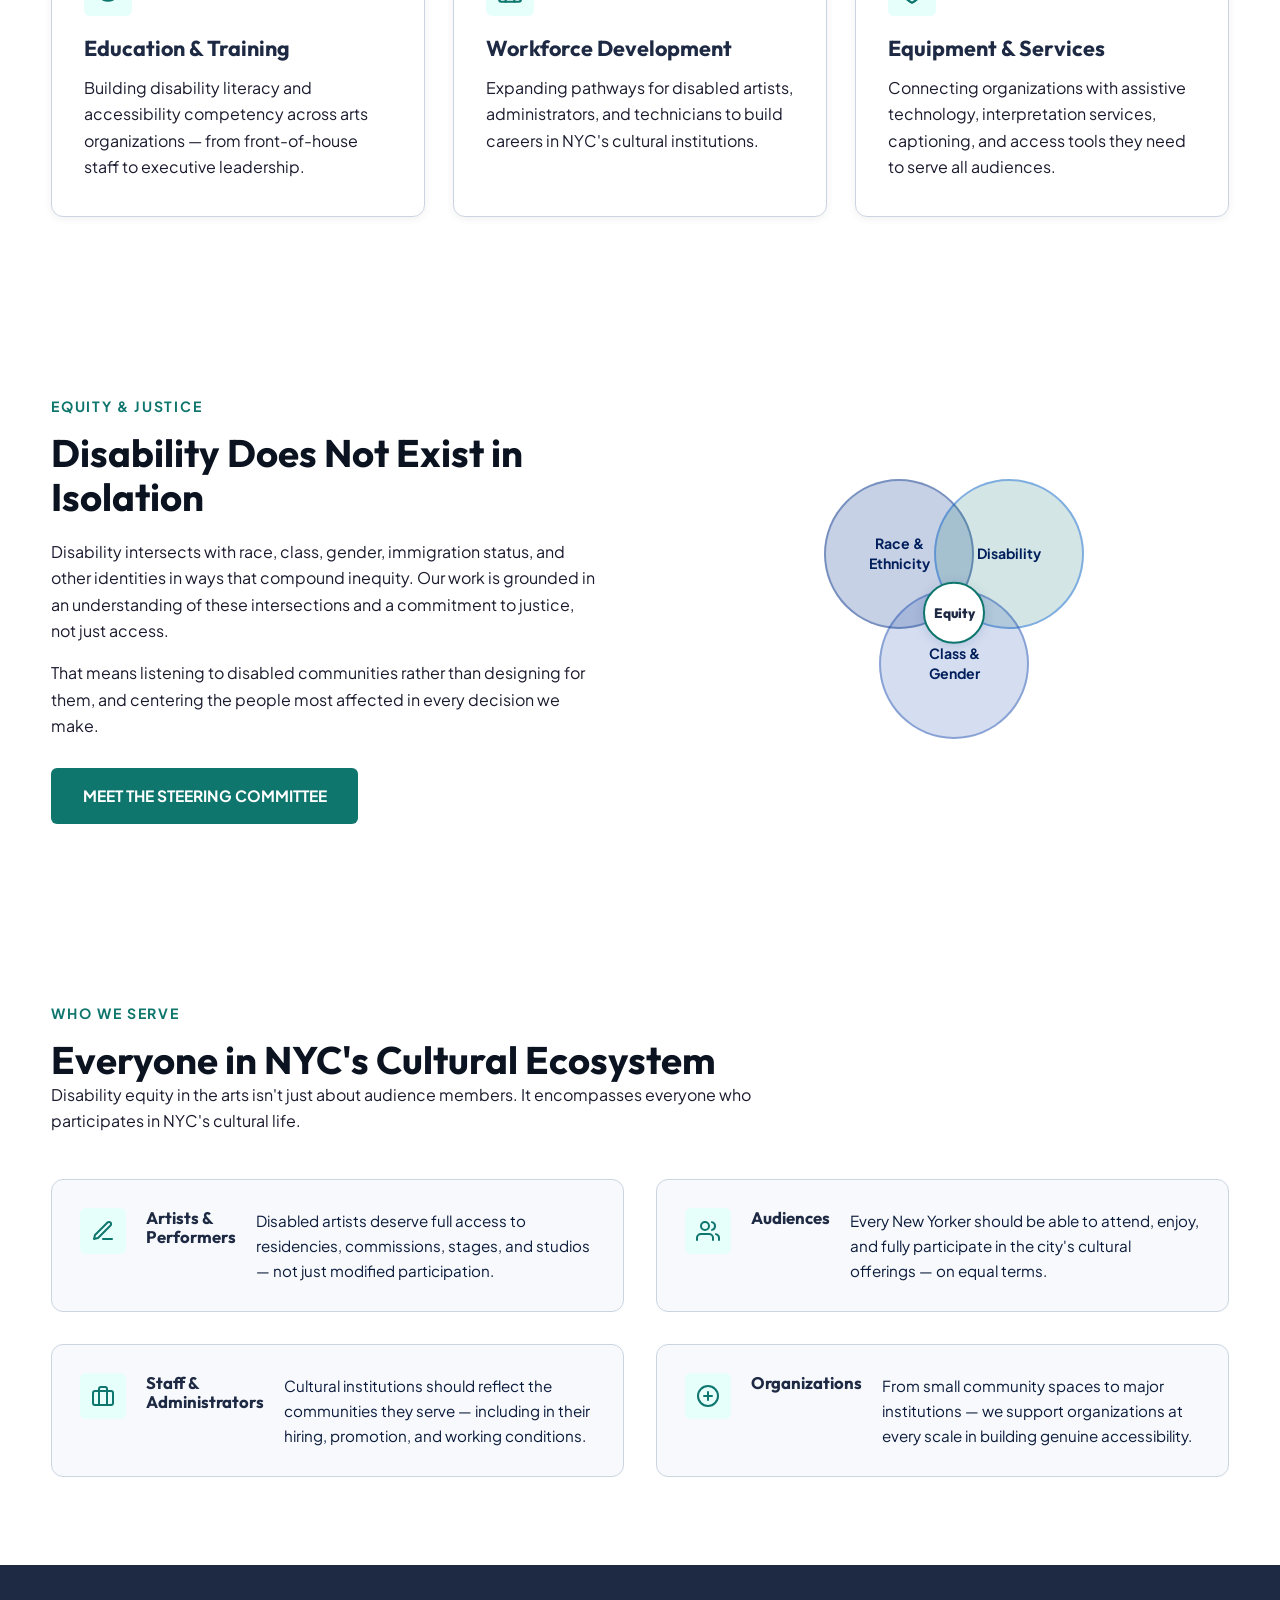
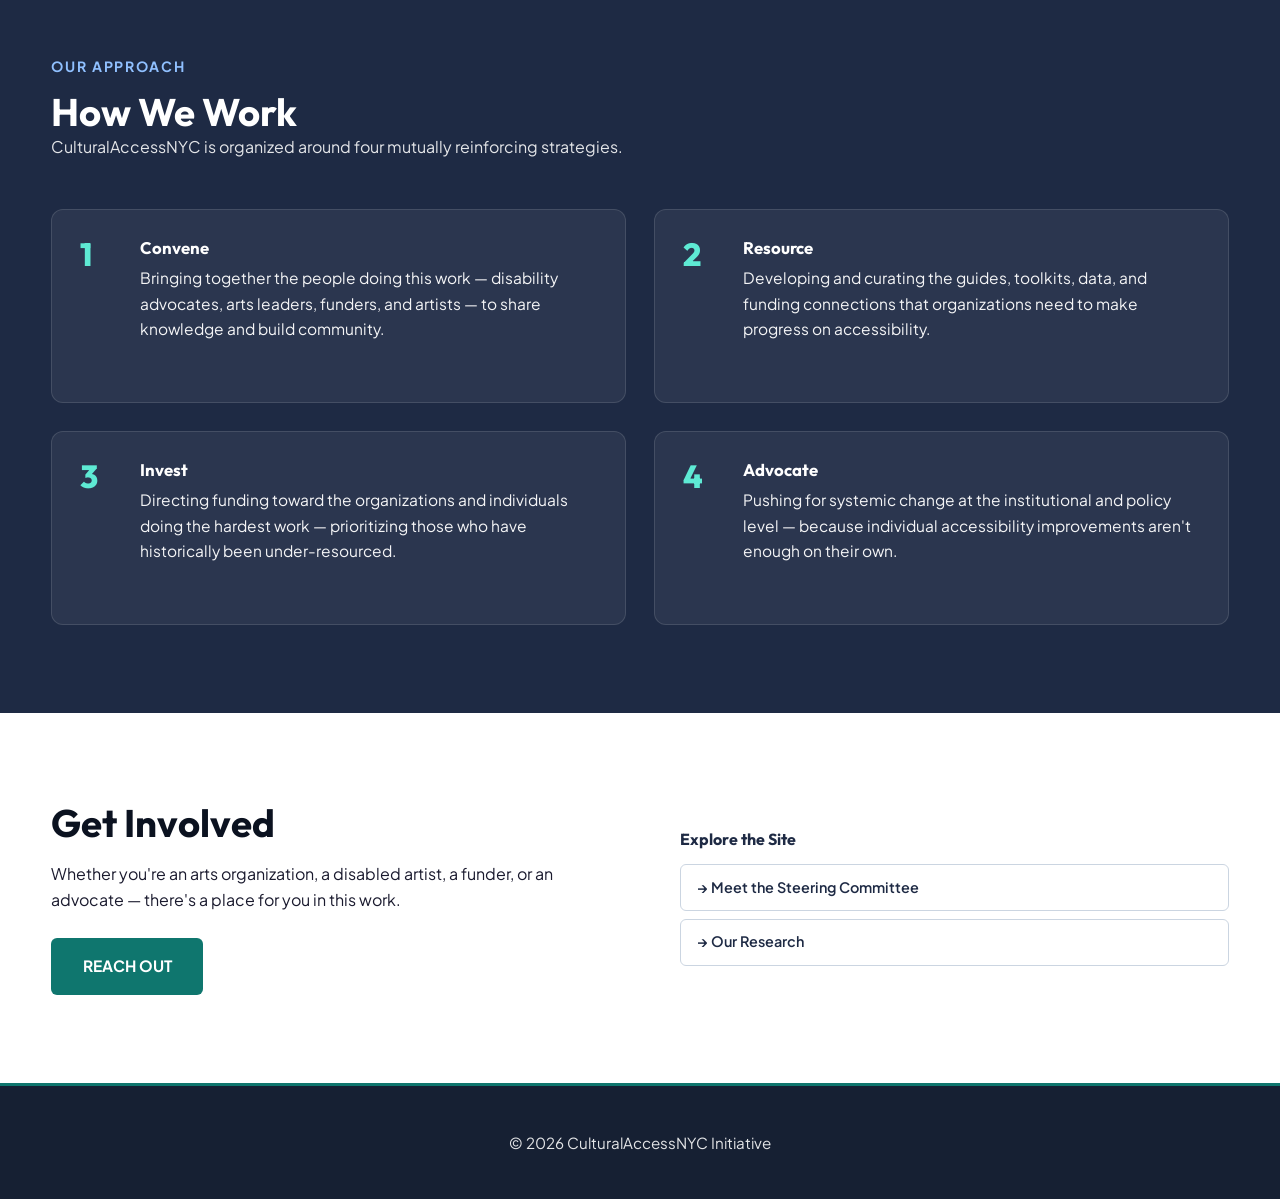
==== commit f815dda1: "Update index.html" ====
--- a/index.html
+++ b/index.html
@@ -92,6 +92,104 @@
       </div>
     </div>
   </section>
+  
+  <section class="section section-light" aria-labelledby="intersect-heading">
+    <div class="container two-col">
+      <div class="two-col-text">
+        <span class="section-label">Equity &amp; Justice</span>
+        <h2 id="intersect-heading">Disability Does Not Exist in Isolation</h2>
+        <p>Disability intersects with race, class, gender, immigration status, and other identities in ways that compound inequity. Our work is grounded in an understanding of these intersections and a commitment to justice, not just access.</p>
+        <p style="margin-top: 1rem;">That means listening to disabled communities rather than designing for them, and centering the people most affected in every decision we make.</p>
+        <a href="about.html" class="btn" style="margin-top: 1.75rem;">Meet the Steering Committee</a>
+      </div>
+      <div class="two-col-visual" aria-hidden="true">
+        <div class="venn-diagram">
+          <div class="venn-circle venn-a"><span>Race &amp;<br>Ethnicity</span></div>
+          <div class="venn-circle venn-b"><span>Disability</span></div>
+          <div class="venn-circle venn-c"><span>Class &amp;<br>Gender</span></div>
+          <div class="venn-center"><span>Equity</span></div>
+        </div>
+      </div>
+    </div>
+  </section>
+
+  <!-- Who we serve -->
+  <section class="section section-light" aria-labelledby="who-heading">
+    <div class="container">
+      <span class="section-label">Who We Serve</span>
+      <h2 id="who-heading">Everyone in NYC's Cultural Ecosystem</h2>
+      <p style="margin-bottom: 2.75rem; max-width: 60ch;">Disability equity in the arts isn't just about audience members. It encompasses everyone who participates in NYC's cultural life.</p>
+      <div class="audience-grid" role="list">
+        <div class="audience-item" role="listitem">
+          <div class="audience-icon" aria-hidden="true">
+            <svg width="24" height="24" viewBox="0 0 24 24" fill="none" stroke="currentColor" stroke-width="2" stroke-linecap="round" stroke-linejoin="round"><path d="M12 20h9"/><path d="M16.5 3.5a2.121 2.121 0 0 1 3 3L7 19l-4 1 1-4L16.5 3.5z"/></svg>
+          </div>
+          <h3>Artists &amp; Performers</h3>
+          <p>Disabled artists deserve full access to residencies, commissions, stages, and studios — not just modified participation.</p>
+        </div>
+        <div class="audience-item" role="listitem">
+          <div class="audience-icon" aria-hidden="true">
+            <svg width="24" height="24" viewBox="0 0 24 24" fill="none" stroke="currentColor" stroke-width="2" stroke-linecap="round" stroke-linejoin="round"><path d="M17 21v-2a4 4 0 0 0-4-4H5a4 4 0 0 0-4 4v2"/><circle cx="9" cy="7" r="4"/><path d="M23 21v-2a4 4 0 0 0-3-3.87"/><path d="M16 3.13a4 4 0 0 1 0 7.75"/></svg>
+          </div>
+          <h3>Audiences</h3>
+          <p>Every New Yorker should be able to attend, enjoy, and fully participate in the city's cultural offerings — on equal terms.</p>
+        </div>
+        <div class="audience-item" role="listitem">
+          <div class="audience-icon" aria-hidden="true">
+            <svg width="24" height="24" viewBox="0 0 24 24" fill="none" stroke="currentColor" stroke-width="2" stroke-linecap="round" stroke-linejoin="round"><rect x="2" y="7" width="20" height="14" rx="2"/><path d="M16 21V5a2 2 0 0 0-2-2h-4a2 2 0 0 0-2 2v16"/></svg>
+          </div>
+          <h3>Staff &amp; Administrators</h3>
+          <p>Cultural institutions should reflect the communities they serve — including in their hiring, promotion, and working conditions.</p>
+        </div>
+        <div class="audience-item" role="listitem">
+          <div class="audience-icon" aria-hidden="true">
+            <svg width="24" height="24" viewBox="0 0 24 24" fill="none" stroke="currentColor" stroke-width="2" stroke-linecap="round" stroke-linejoin="round"><circle cx="12" cy="12" r="10"/><line x1="12" y1="8" x2="12" y2="16"/><line x1="8" y1="12" x2="16" y2="12"/></svg>
+          </div>
+          <h3>Organizations</h3>
+          <p>From small community spaces to major institutions — we support organizations at every scale in building genuine accessibility.</p>
+        </div>
+      </div>
+    </div>
+  </section>
+
+  <!-- How it works -->
+  <section class="section section-muted" aria-labelledby="how-heading">
+    <div class="container">
+      <span class="section-label" style="color: #90c0ff;">Our Approach</span>
+      <h2 id="how-heading">How We Work</h2>
+      <p style="color: rgba(255,255,255,0.88); margin-bottom: 3rem; max-width: 60ch;">CulturalAccessNYC is organized around four mutually reinforcing strategies.</p>
+      <div class="how-grid">
+        <div class="how-step">
+          <div class="how-num" aria-hidden="true">1</div>
+          <div class="how-text">
+            <h3>Convene</h3>
+            <p>Bringing together the people doing this work — disability advocates, arts leaders, funders, and artists — to share knowledge and build community.</p>
+          </div>
+        </div>
+        <div class="how-step">
+          <div class="how-num" aria-hidden="true">2</div>
+          <div class="how-text">
+            <h3>Resource</h3>
+            <p>Developing and curating the guides, toolkits, data, and funding connections that organizations need to make progress on accessibility.</p>
+          </div>
+        </div>
+        <div class="how-step">
+          <div class="how-num" aria-hidden="true">3</div>
+          <div class="how-text">
+            <h3>Invest</h3>
+            <p>Directing funding toward the organizations and individuals doing the hardest work — prioritizing those who have historically been under-resourced.</p>
+          </div>
+        </div>
+        <div class="how-step">
+          <div class="how-num" aria-hidden="true">4</div>
+          <div class="how-text">
+            <h3>Advocate</h3>
+            <p>Pushing for systemic change at the institutional and policy level — because individual accessibility improvements aren't enough on their own.</p>
+          </div>
+        </div>
+      </div>
+    </div>
+  </section>
 
   <!-- CTA -->
   <section class="section section-light" aria-labelledby="cta-heading">
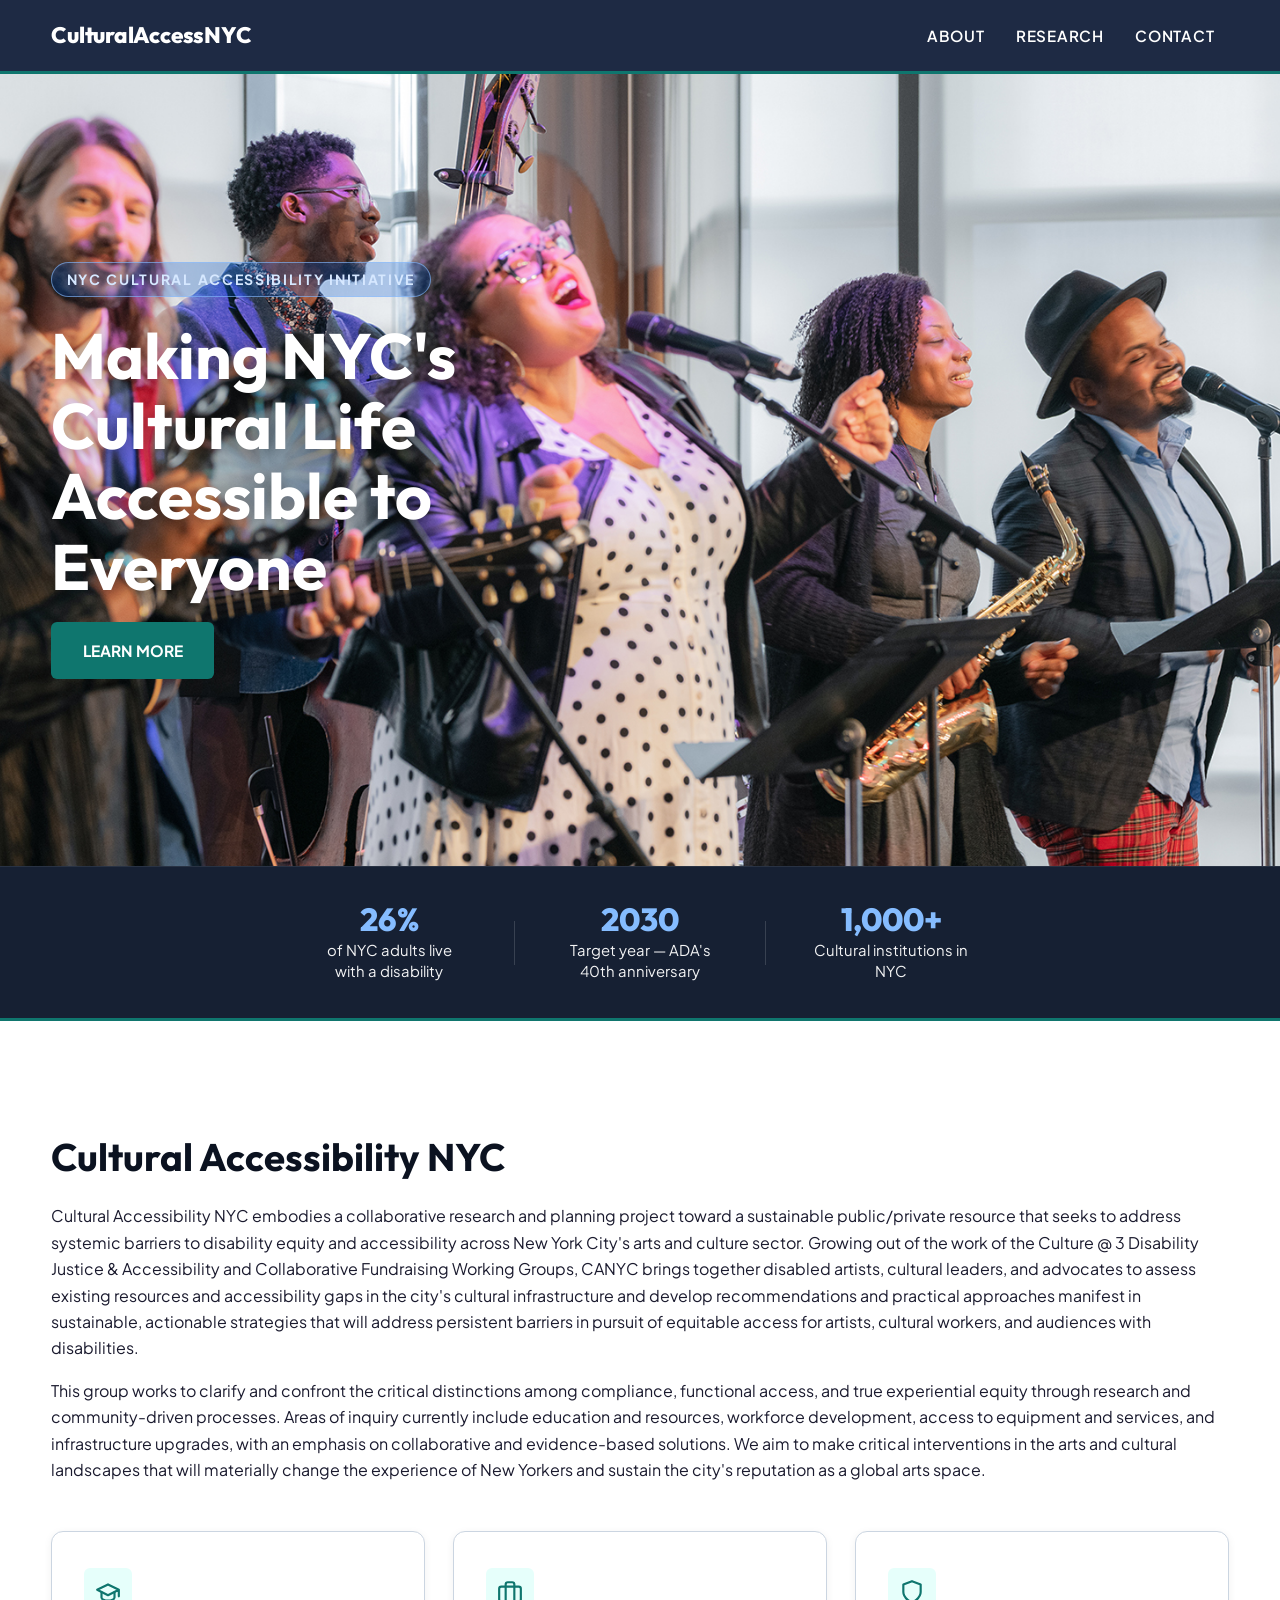
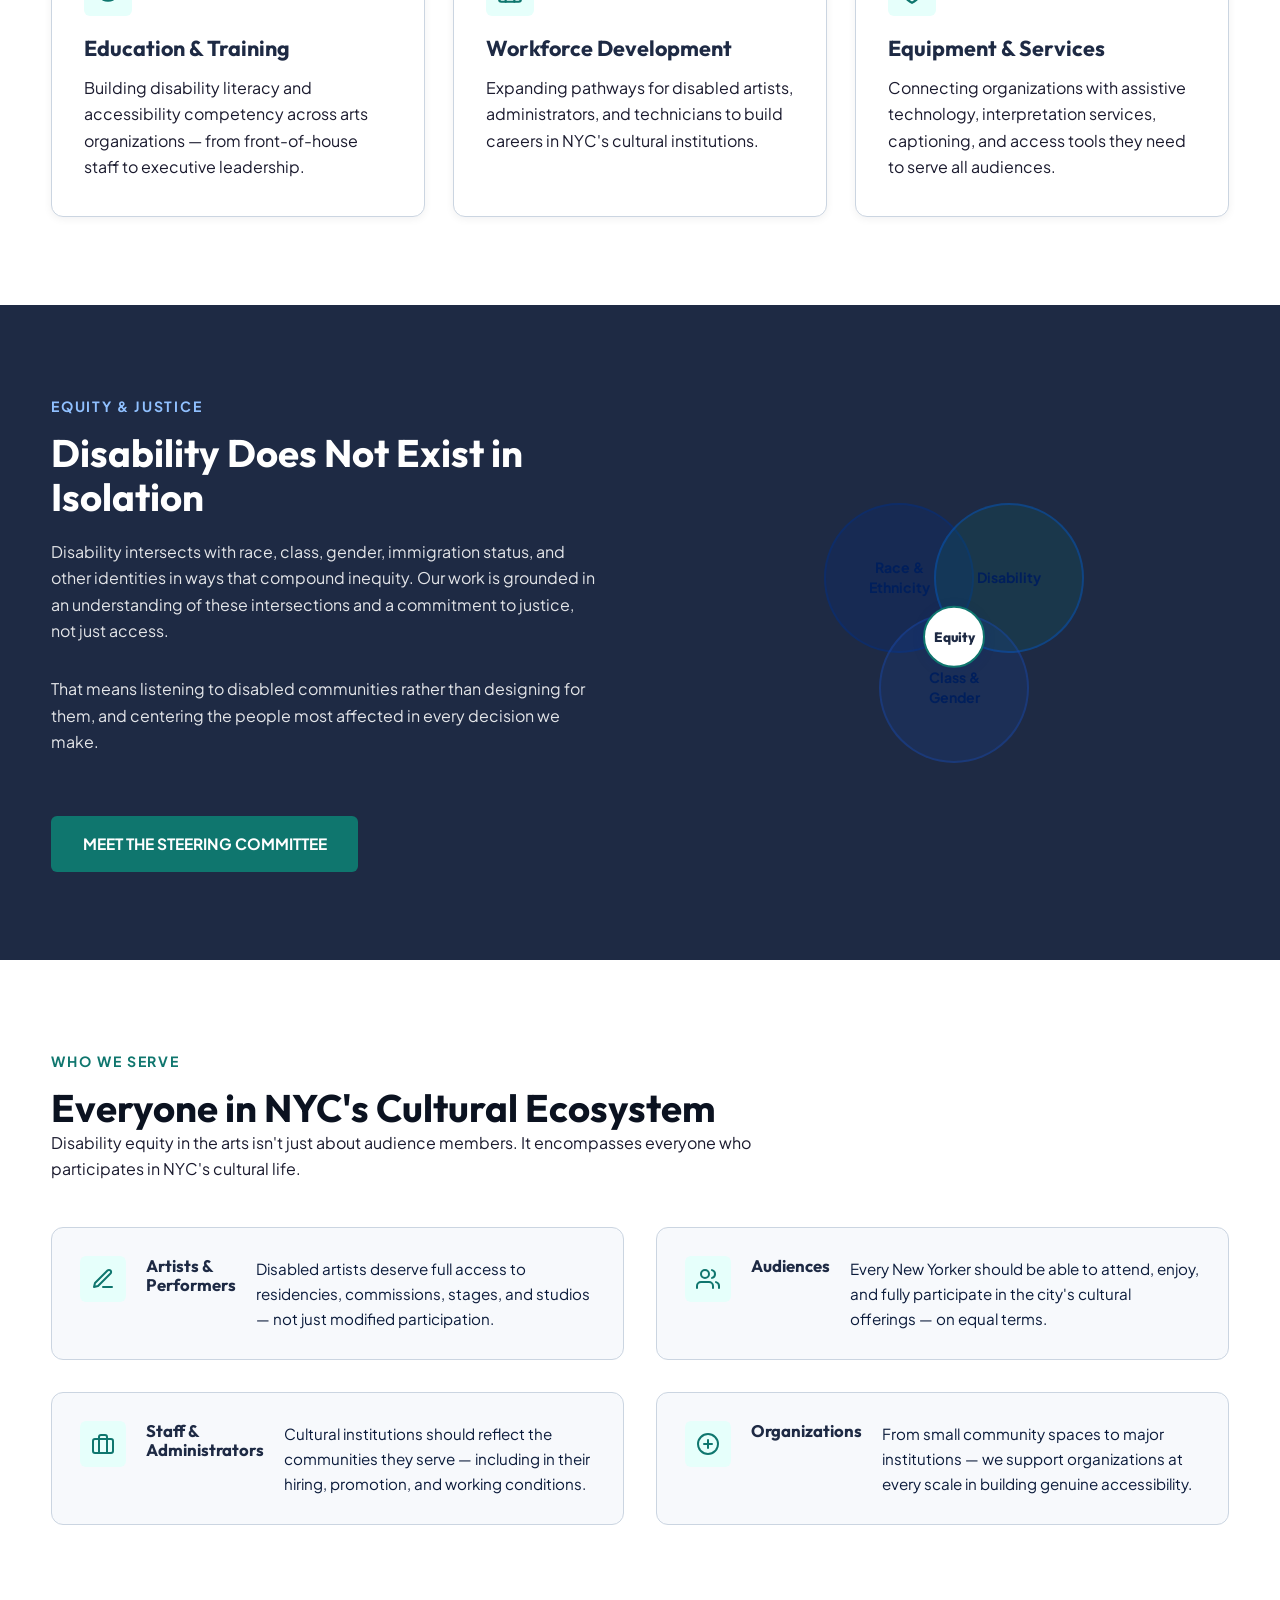
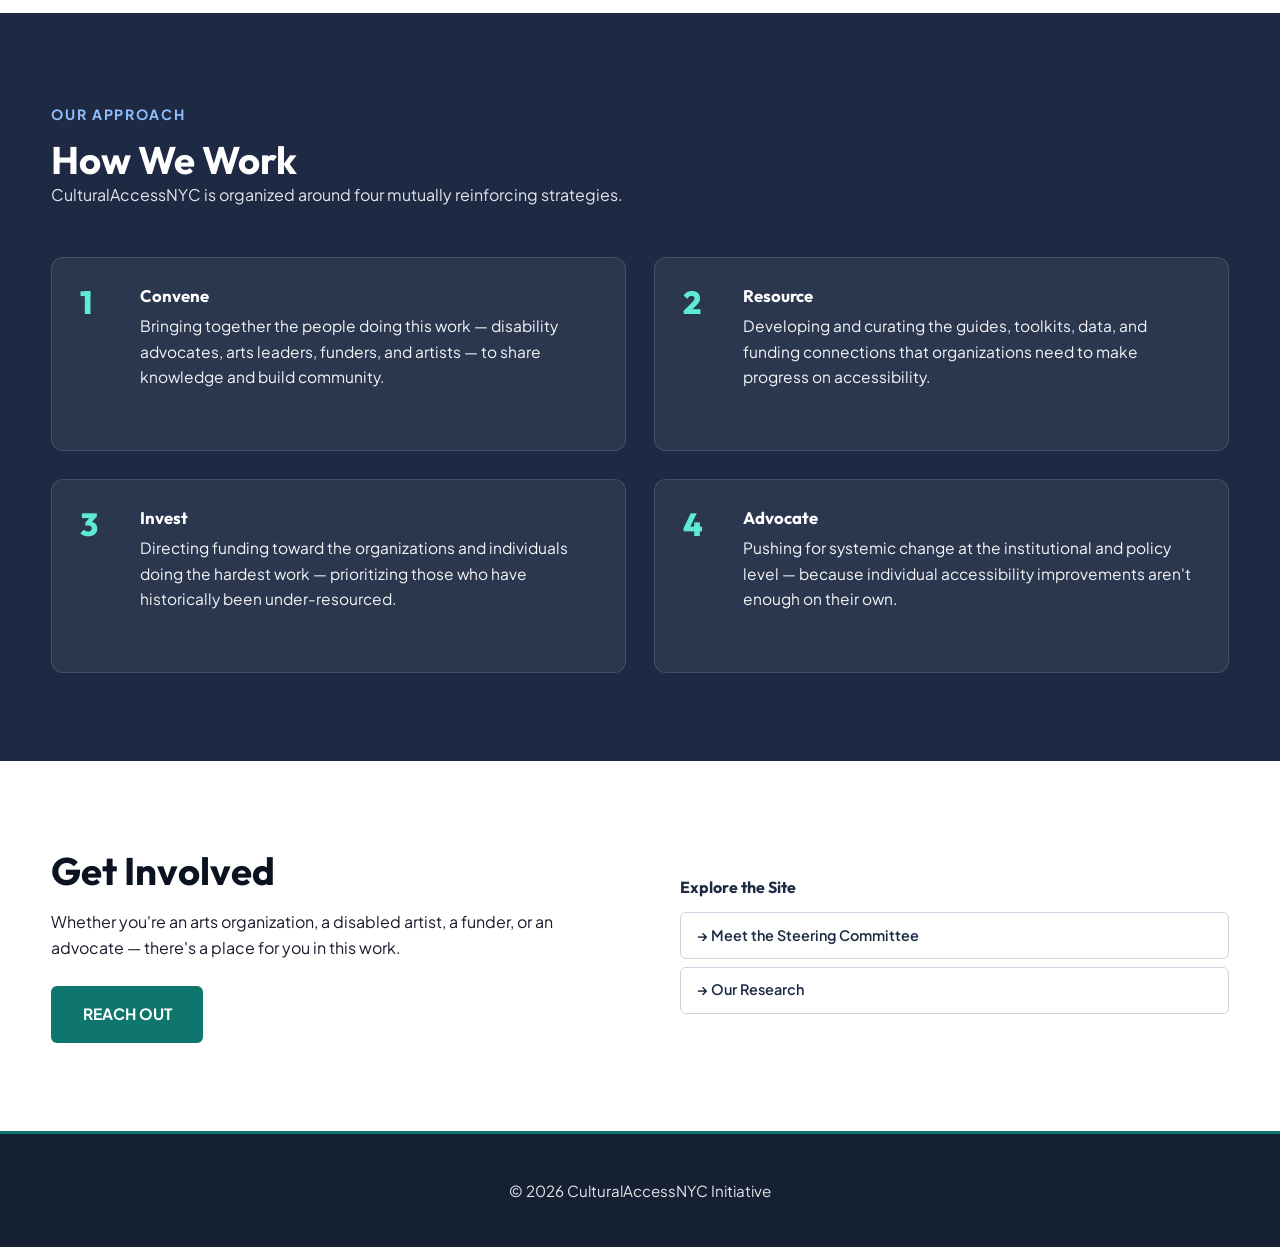
==== commit 879f584a: "Update index.html" ====
--- a/index.html
+++ b/index.html
@@ -93,25 +93,25 @@
     </div>
   </section>
   
-  <section class="section section-light" aria-labelledby="intersect-heading">
-    <div class="container two-col">
-      <div class="two-col-text">
-        <span class="section-label">Equity &amp; Justice</span>
-        <h2 id="intersect-heading">Disability Does Not Exist in Isolation</h2>
-        <p>Disability intersects with race, class, gender, immigration status, and other identities in ways that compound inequity. Our work is grounded in an understanding of these intersections and a commitment to justice, not just access.</p>
-        <p style="margin-top: 1rem;">That means listening to disabled communities rather than designing for them, and centering the people most affected in every decision we make.</p>
-        <a href="about.html" class="btn" style="margin-top: 1.75rem;">Meet the Steering Committee</a>
-      </div>
-      <div class="two-col-visual" aria-hidden="true">
-        <div class="venn-diagram">
-          <div class="venn-circle venn-a"><span>Race &amp;<br>Ethnicity</span></div>
-          <div class="venn-circle venn-b"><span>Disability</span></div>
-          <div class="venn-circle venn-c"><span>Class &amp;<br>Gender</span></div>
-          <div class="venn-center"><span>Equity</span></div>
-        </div>
-      </div>
-    </div>
-  </section>
+  <section class="section section-muted" aria-labelledby="intersect-heading">
+  <div class="container two-col">
+    <div class="two-col-text">
+      <span class="section-label" style="color: #90c0ff;">Equity &amp; Justice</span>
+      <h2 id="intersect-heading">Disability Does Not Exist in Isolation</h2>
+      <p style="color: rgba(255,255,255,0.88);">Disability intersects with race, class, gender, immigration status, and other identities in ways that compound inequity. Our work is grounded in an understanding of these intersections and a commitment to justice, not just access.</p>
+      <p style="margin-top: 1rem; color: rgba(255,255,255,0.88);">That means listening to disabled communities rather than designing for them, and centering the people most affected in every decision we make.</p>
+      <a href="about.html" class="btn" style="margin-top: 1.75rem;">Meet the Steering Committee</a>
+    </div>
+    <div class="two-col-visual" aria-hidden="true">
+      <div class="venn-diagram">
+        <div class="venn-circle venn-a"><span>Race &amp;<br>Ethnicity</span></div>
+        <div class="venn-circle venn-b"><span>Disability</span></div>
+        <div class="venn-circle venn-c"><span>Class &amp;<br>Gender</span></div>
+        <div class="venn-center"><span>Equity</span></div>
+      </div>
+    </div>
+  </div>
+</section>
 
   <!-- Who we serve -->
   <section class="section section-light" aria-labelledby="who-heading">
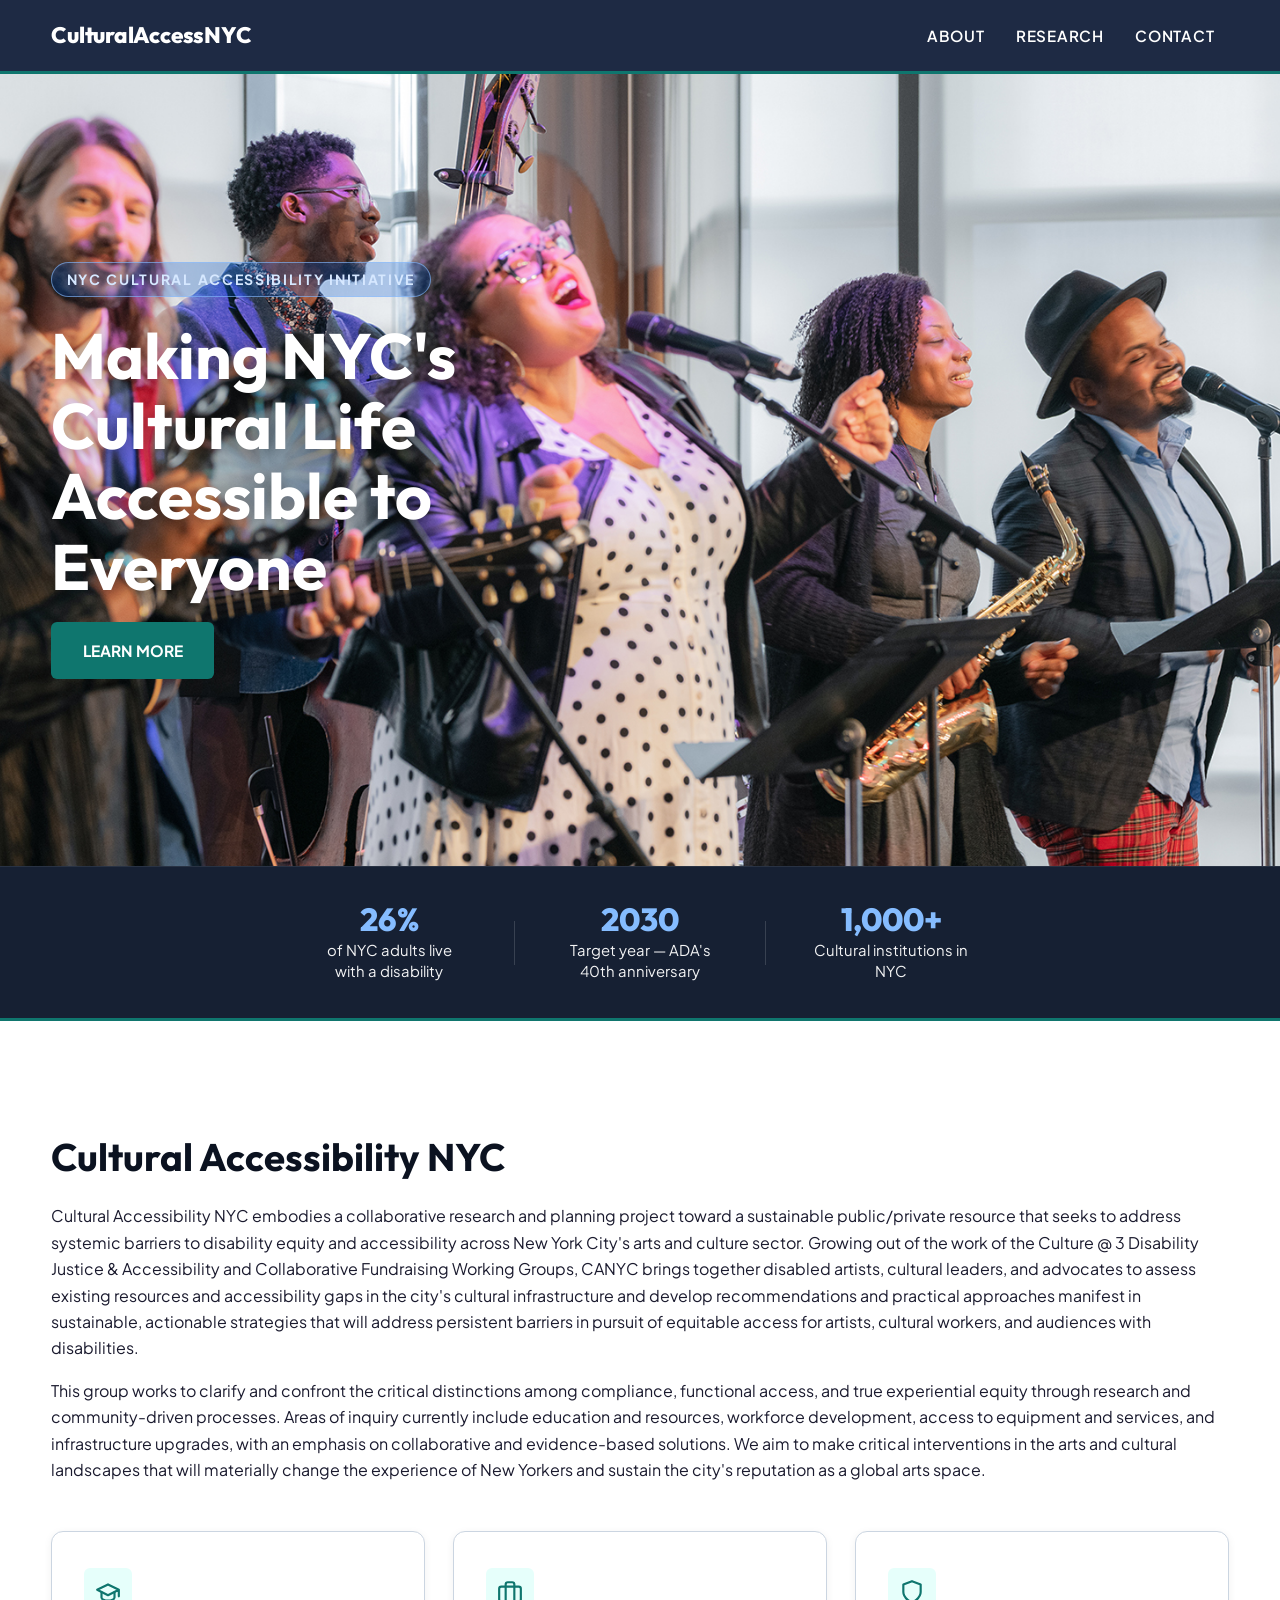
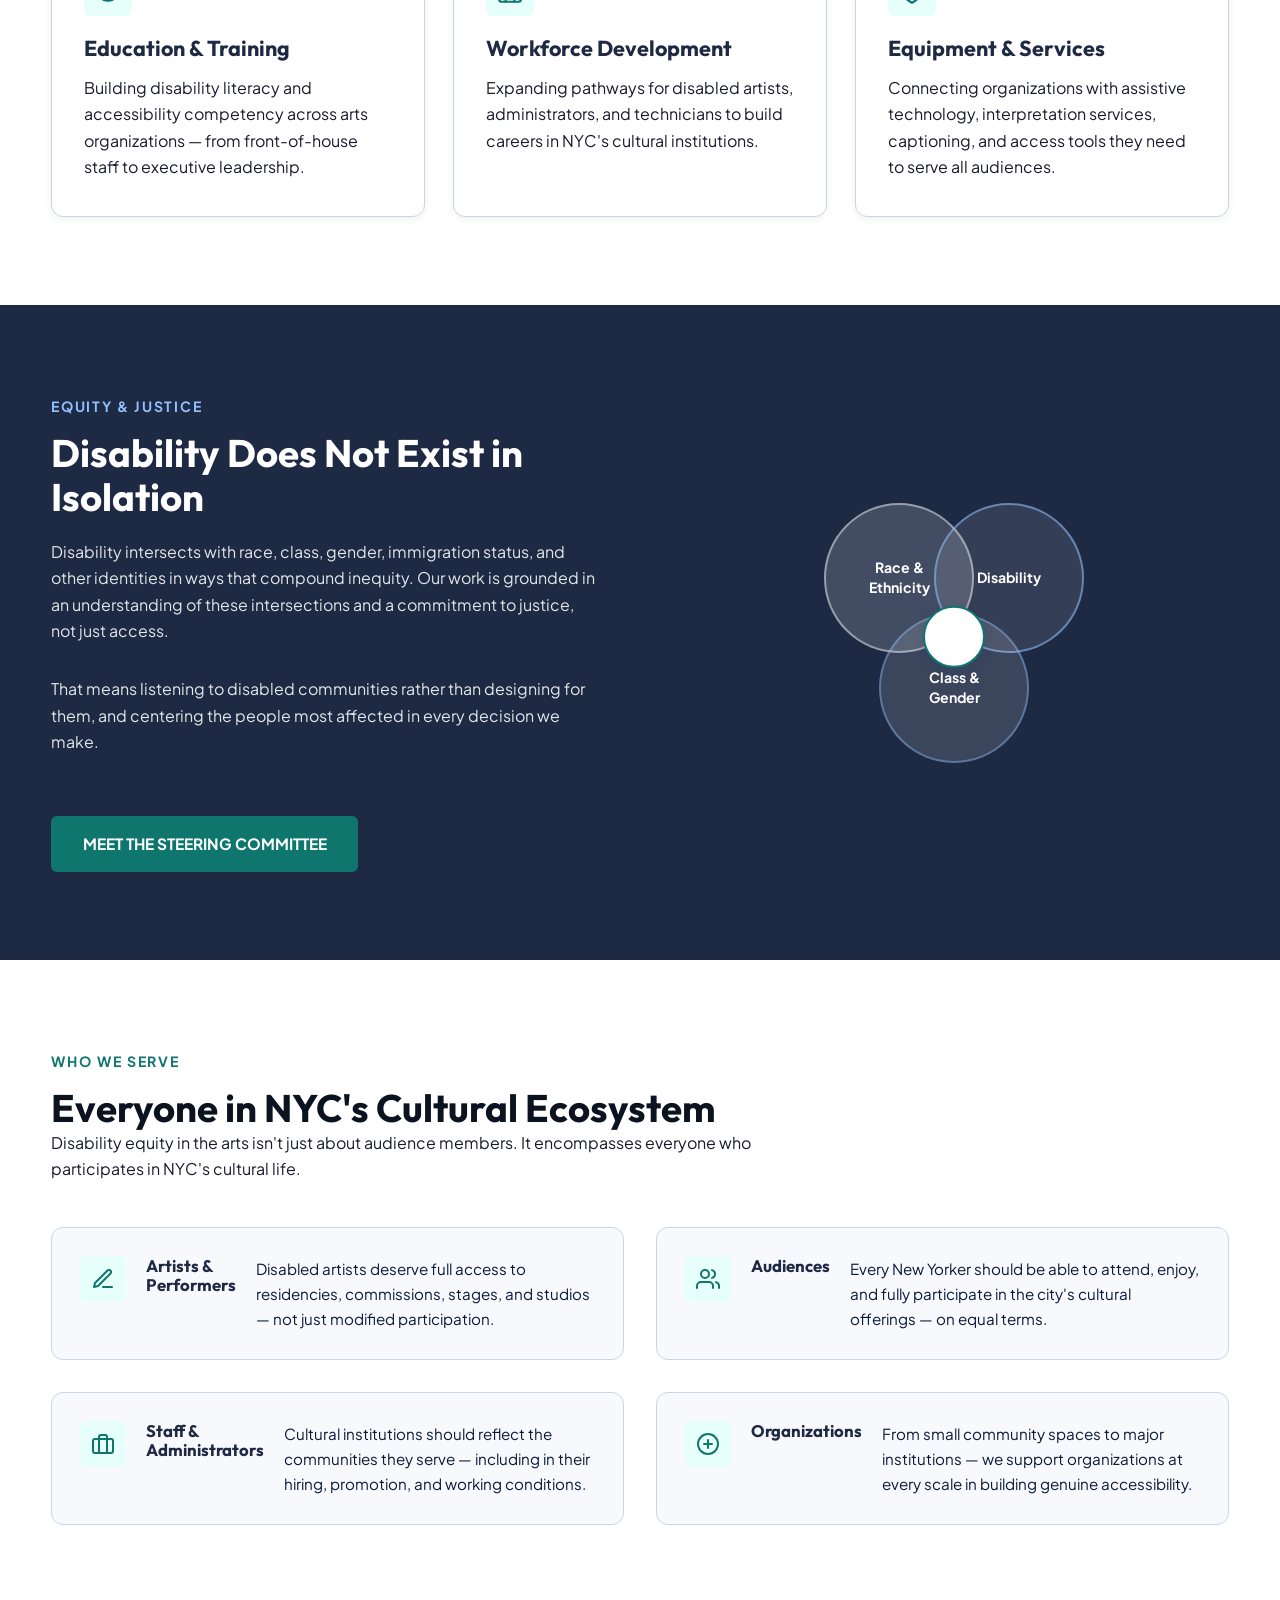
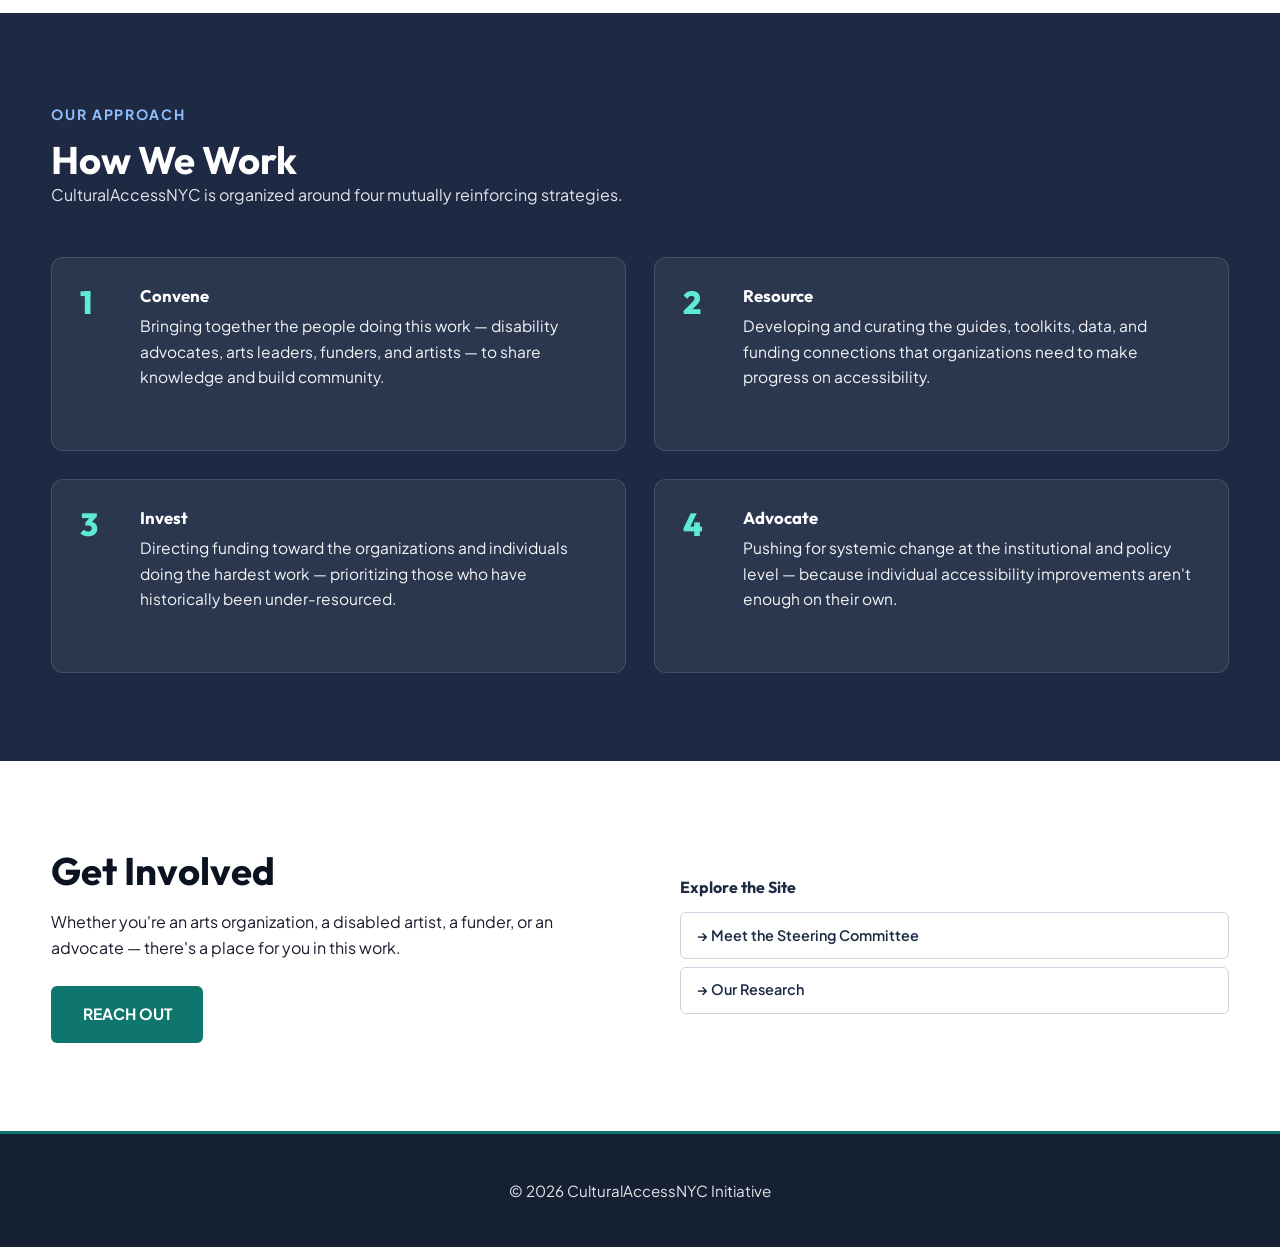
==== commit c42a67c0: "Update index.html" ====
--- a/index.html
+++ b/index.html
@@ -102,14 +102,21 @@
       <p style="margin-top: 1rem; color: rgba(255,255,255,0.88);">That means listening to disabled communities rather than designing for them, and centering the people most affected in every decision we make.</p>
       <a href="about.html" class="btn" style="margin-top: 1.75rem;">Meet the Steering Committee</a>
     </div>
-    <div class="two-col-visual" aria-hidden="true">
-      <div class="venn-diagram">
-        <div class="venn-circle venn-a"><span>Race &amp;<br>Ethnicity</span></div>
-        <div class="venn-circle venn-b"><span>Disability</span></div>
-        <div class="venn-circle venn-c"><span>Class &amp;<br>Gender</span></div>
-        <div class="venn-center"><span>Equity</span></div>
-      </div>
-    </div>
+   <div class="two-col-visual" aria-hidden="true">
+  <style>
+    .two-col-visual .venn-circle { color: #ffffff; }
+    .two-col-visual .venn-a { background: rgba(255,255,255,0.16); border-color: rgba(255,255,255,0.45); }
+    .two-col-visual .venn-b { background: rgba(255,255,255,0.10); border-color: rgba(144,192,255,0.55); }
+    .two-col-visual .venn-c { background: rgba(255,255,255,0.13); border-color: rgba(144,192,255,0.4); }
+    .two-col-visual .venn-center { color: #ffffff; }
+  </style>
+  <div class="venn-diagram">
+    <div class="venn-circle venn-a"><span>Race &amp;<br>Ethnicity</span></div>
+    <div class="venn-circle venn-b"><span>Disability</span></div>
+    <div class="venn-circle venn-c"><span>Class &amp;<br>Gender</span></div>
+    <div class="venn-center"><span>Equity</span></div>
+  </div>
+</div>
   </div>
 </section>
 
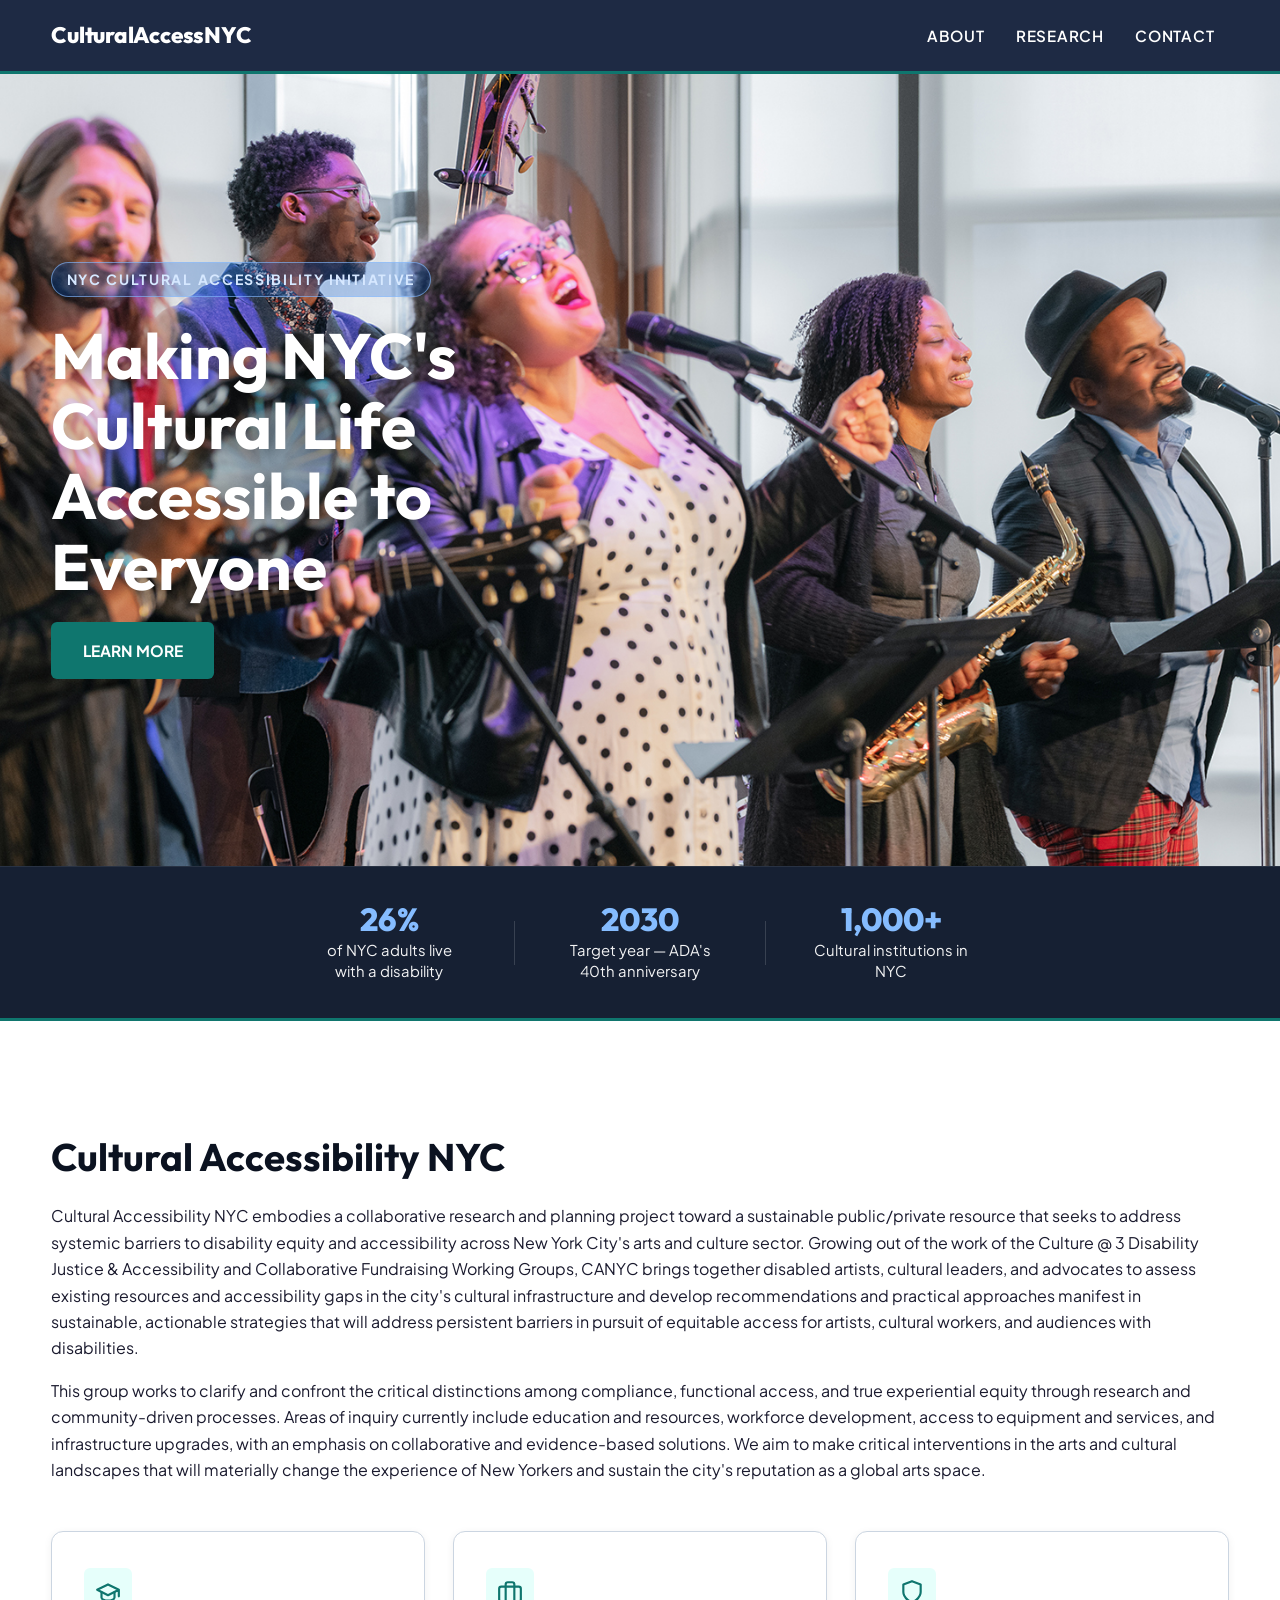
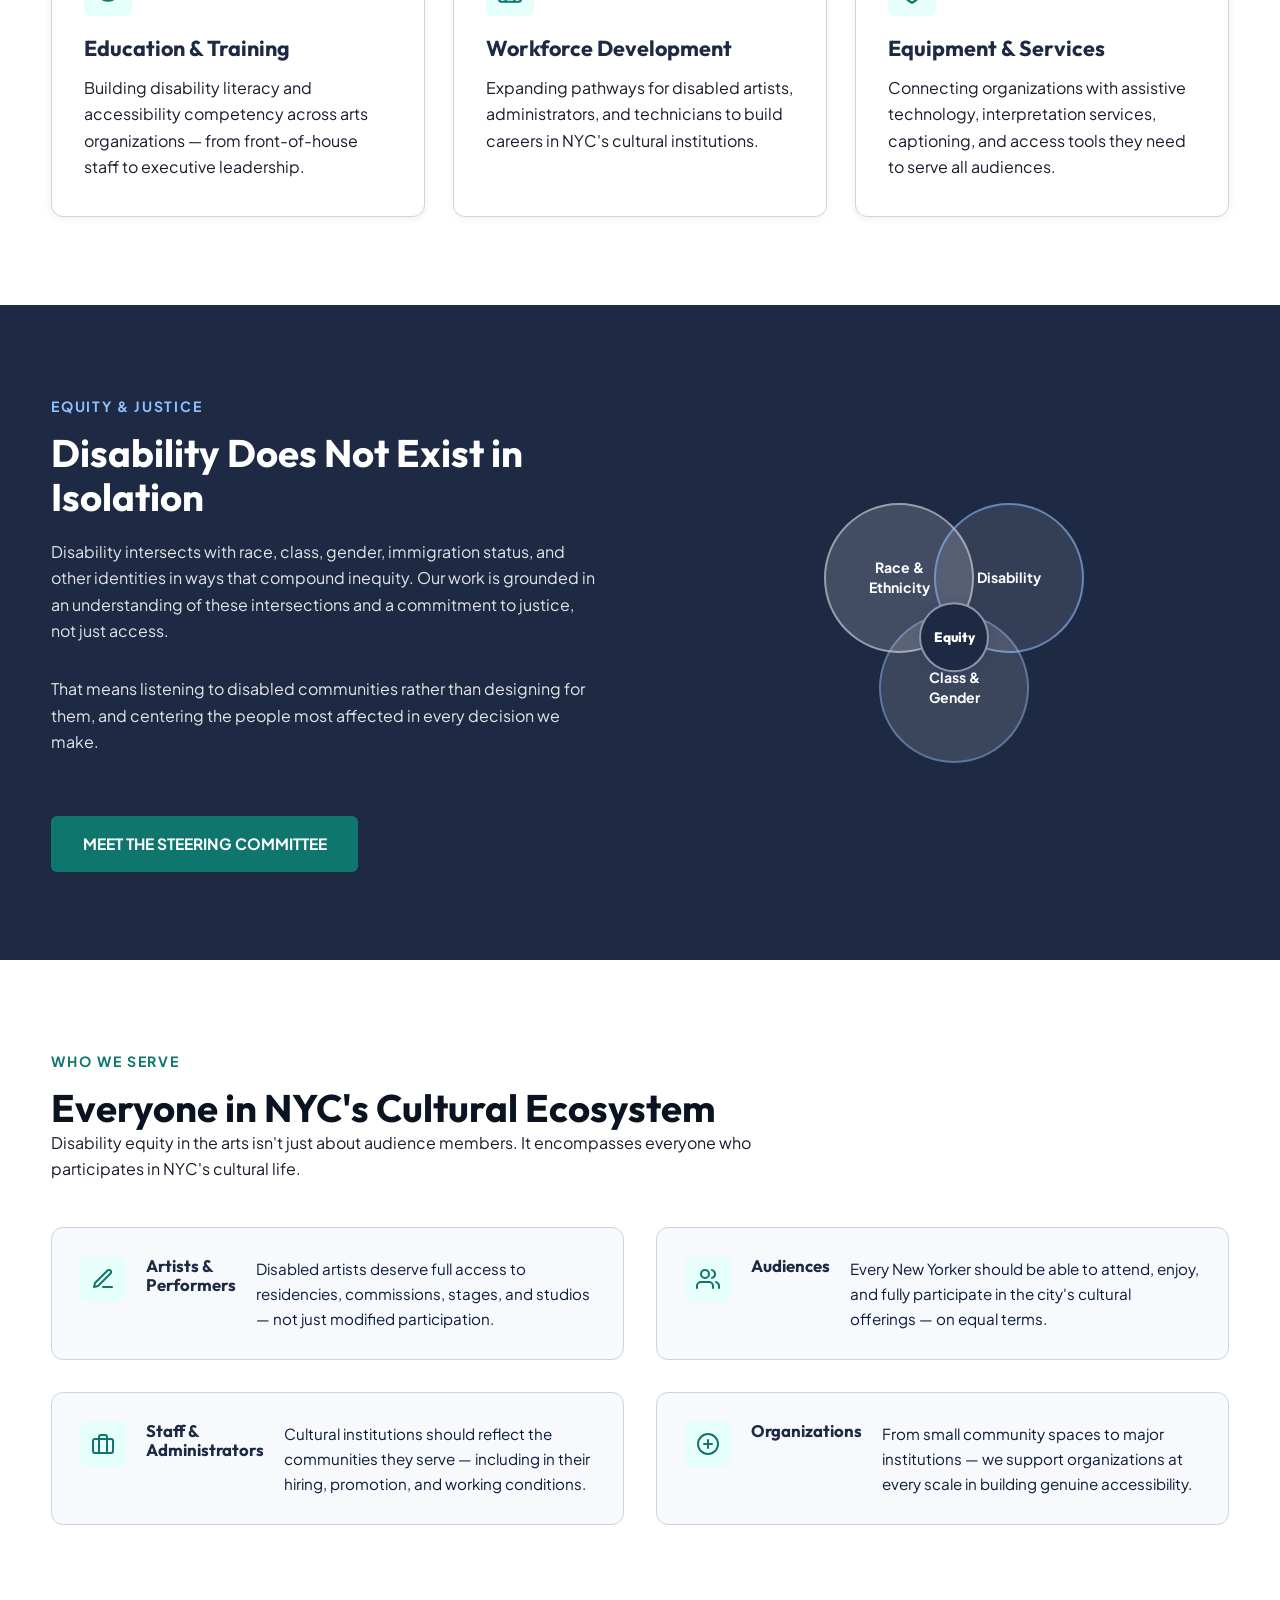
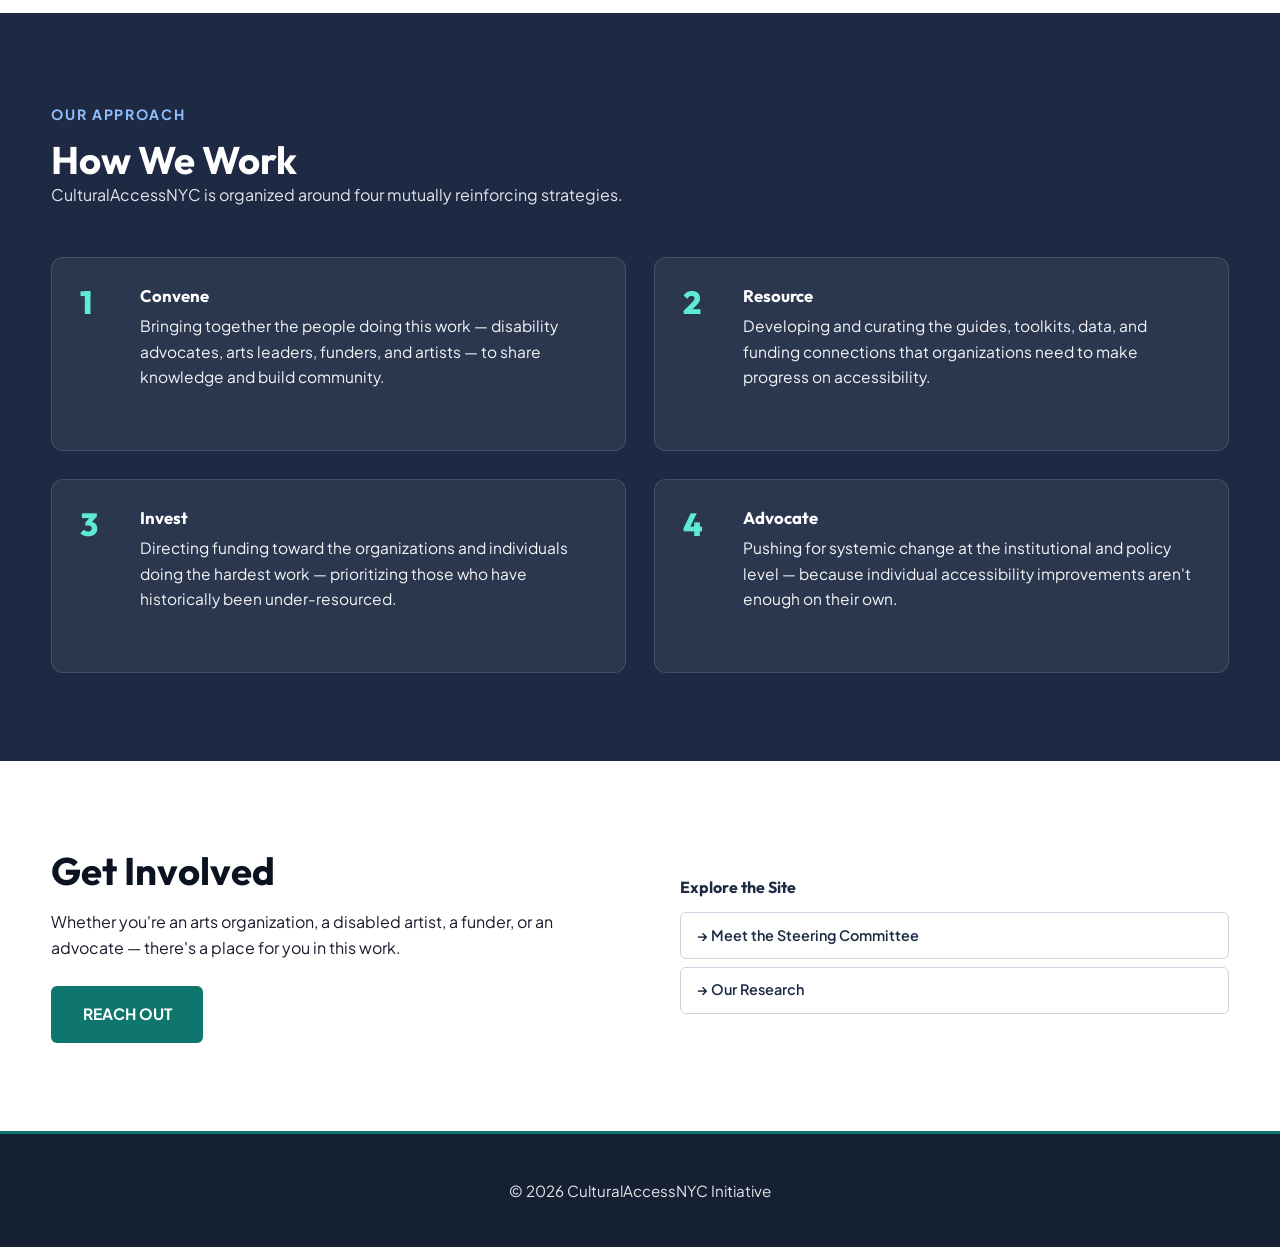
==== commit 2eee237e: "Update index.html" ====
--- a/index.html
+++ b/index.html
@@ -104,12 +104,23 @@
     </div>
    <div class="two-col-visual" aria-hidden="true">
   <style>
-    .two-col-visual .venn-circle { color: #ffffff; }
-    .two-col-visual .venn-a { background: rgba(255,255,255,0.16); border-color: rgba(255,255,255,0.45); }
-    .two-col-visual .venn-b { background: rgba(255,255,255,0.10); border-color: rgba(144,192,255,0.55); }
-    .two-col-visual .venn-c { background: rgba(255,255,255,0.13); border-color: rgba(144,192,255,0.4); }
-    .two-col-visual .venn-center { color: #ffffff; }
-  </style>
+  .two-col-visual .venn-circle { color: #ffffff; }
+  .two-col-visual .venn-a { background: rgba(255,255,255,0.16); border-color: rgba(255,255,255,0.45); }
+  .two-col-visual .venn-b { background: rgba(255,255,255,0.10); border-color: rgba(144,192,255,0.55); }
+  .two-col-visual .venn-c { background: rgba(255,255,255,0.13); border-color: rgba(144,192,255,0.4); }
+  .two-col-visual .venn-center {
+    color: #ffffff;
+    background: var(--navy);
+    border: 2px solid rgba(255,255,255,0.5);
+    border-radius: 50%;
+    width: 70px;
+    height: 70px;
+    display: flex;
+    align-items: center;
+    justify-content: center;
+    text-align: center;
+  }
+</style>
   <div class="venn-diagram">
     <div class="venn-circle venn-a"><span>Race &amp;<br>Ethnicity</span></div>
     <div class="venn-circle venn-b"><span>Disability</span></div>
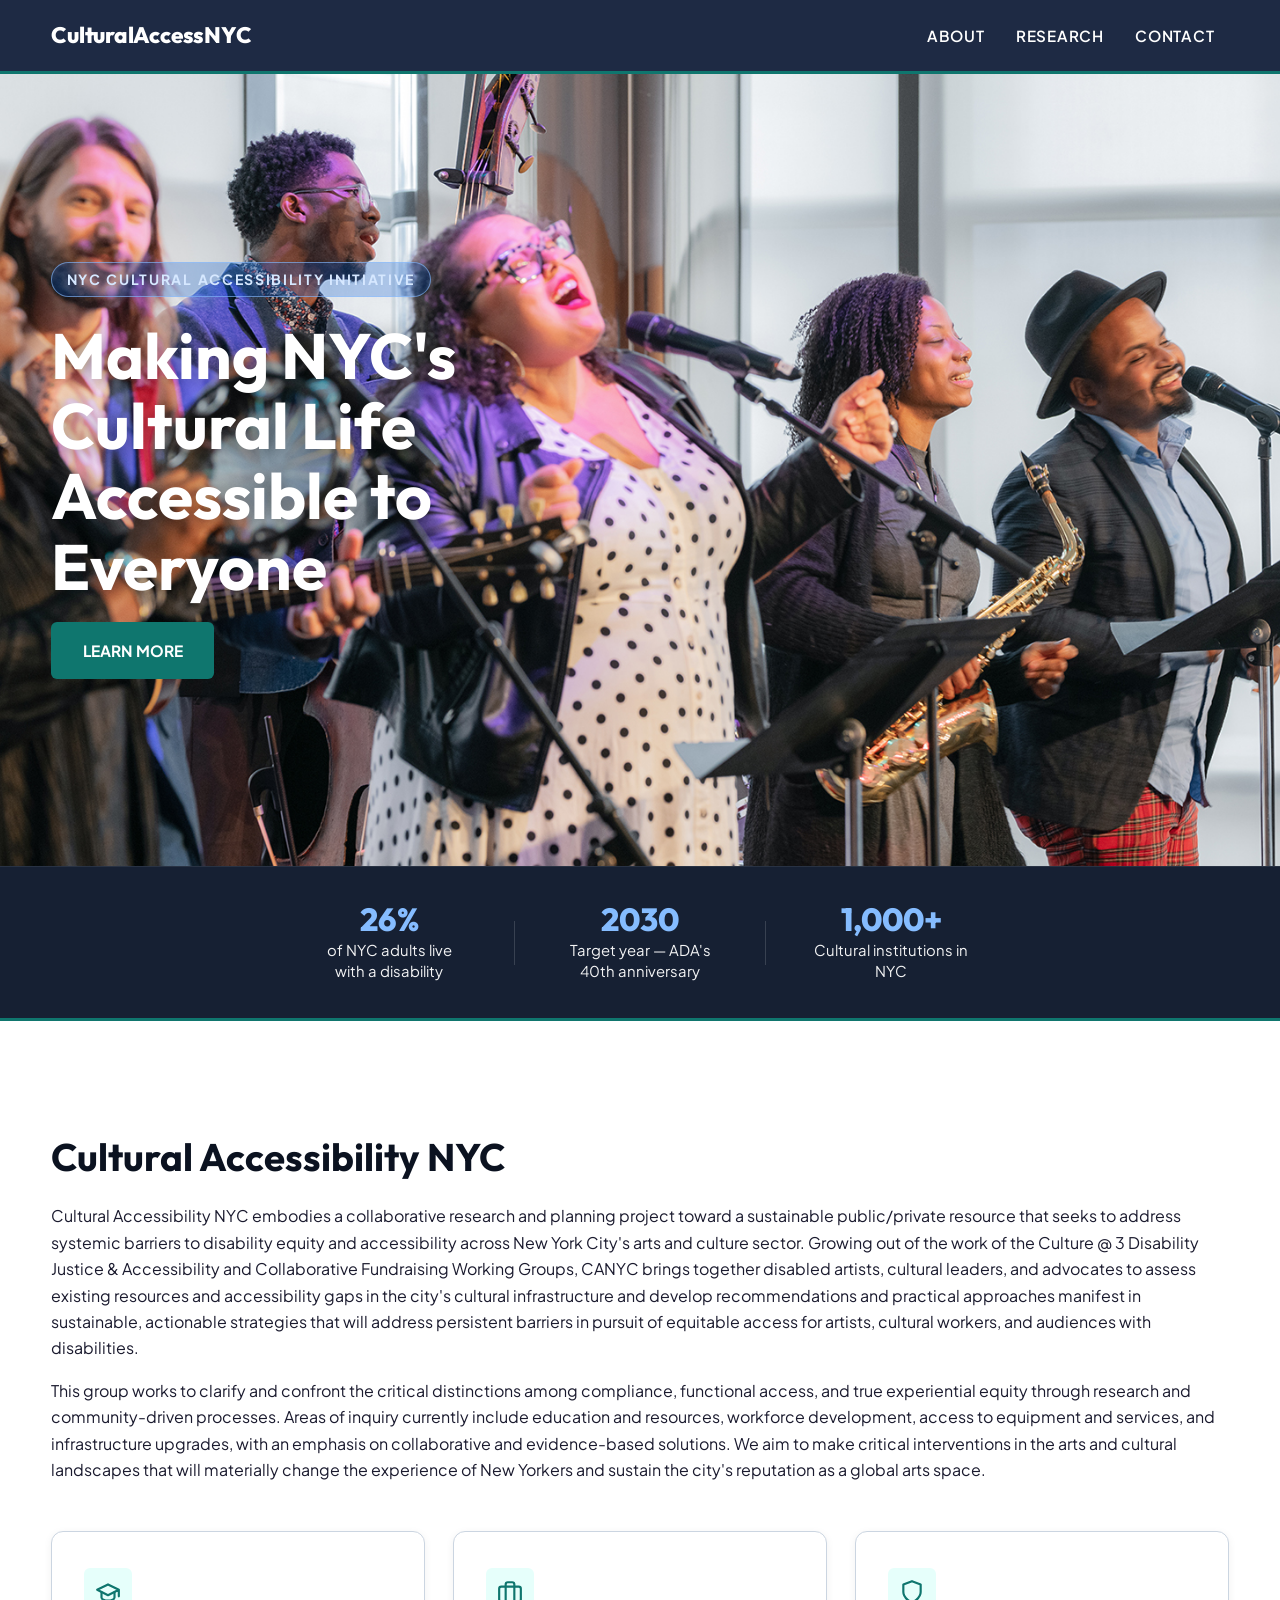
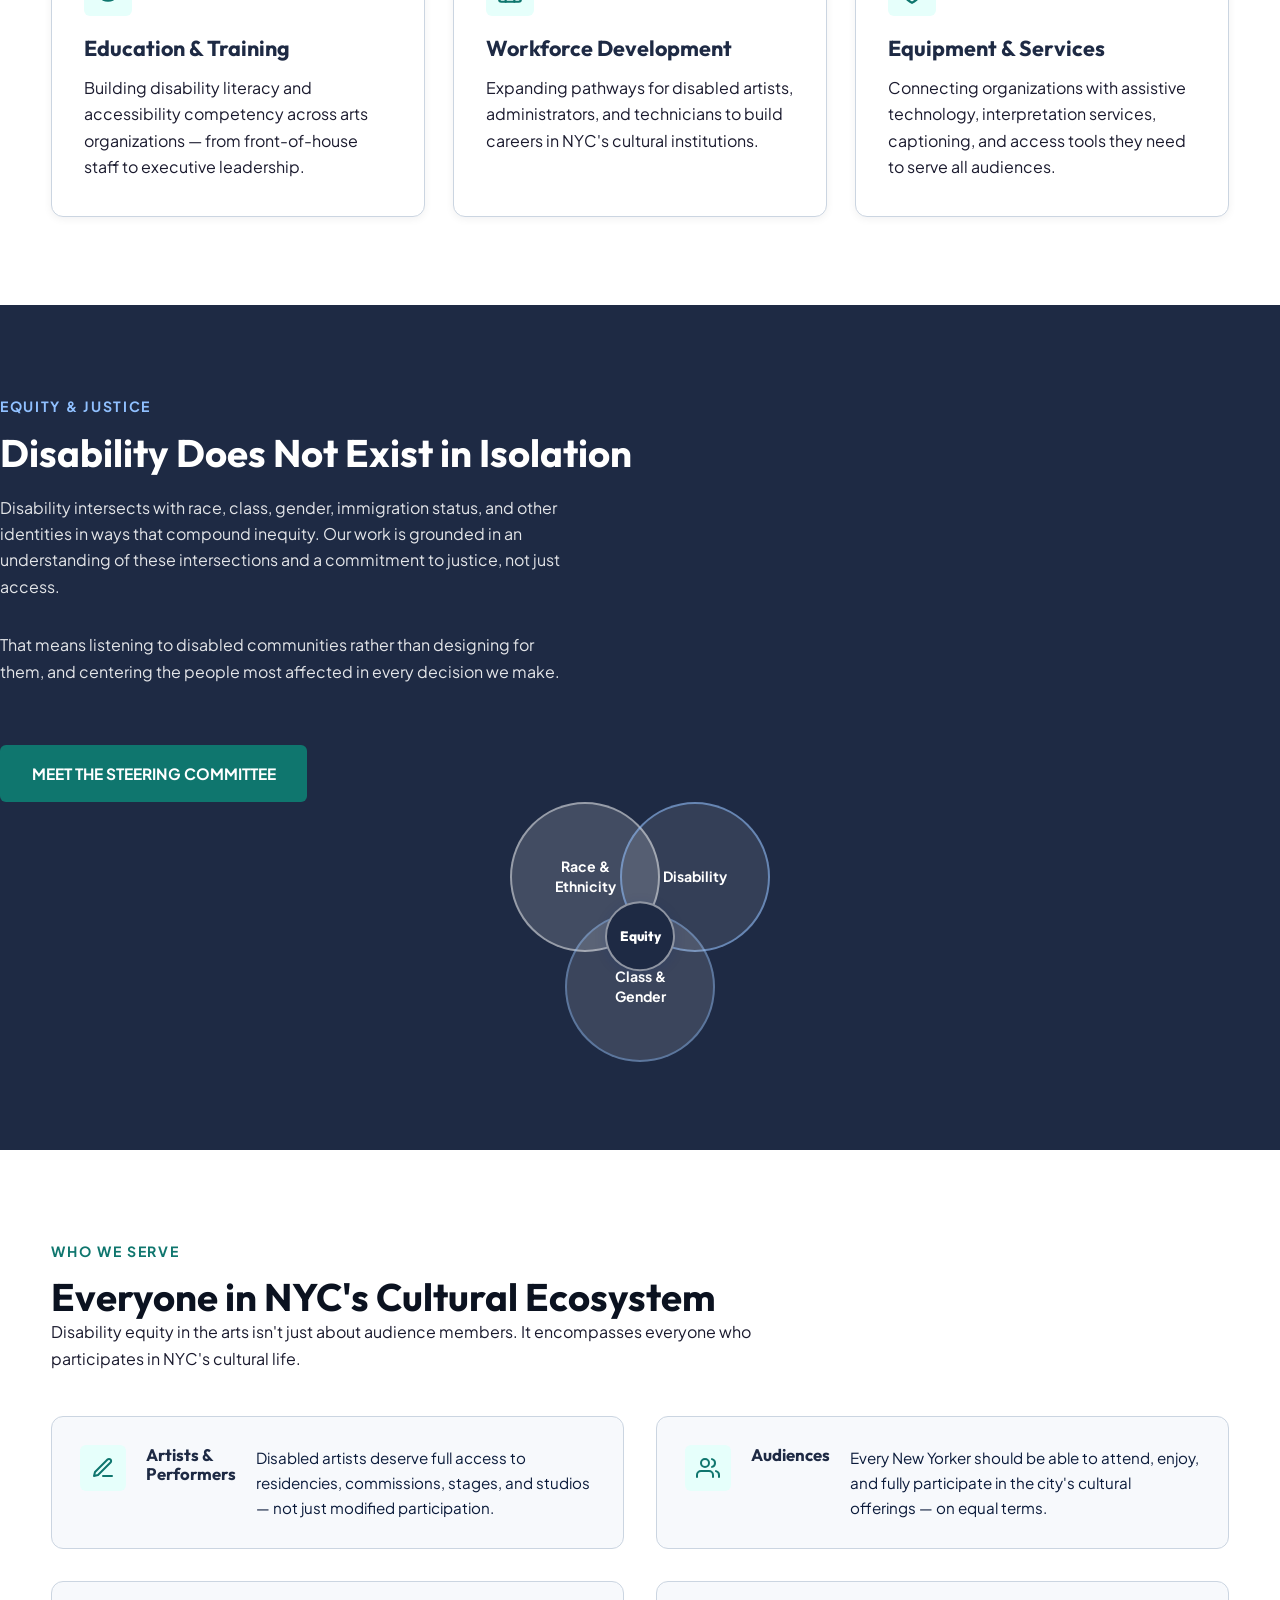
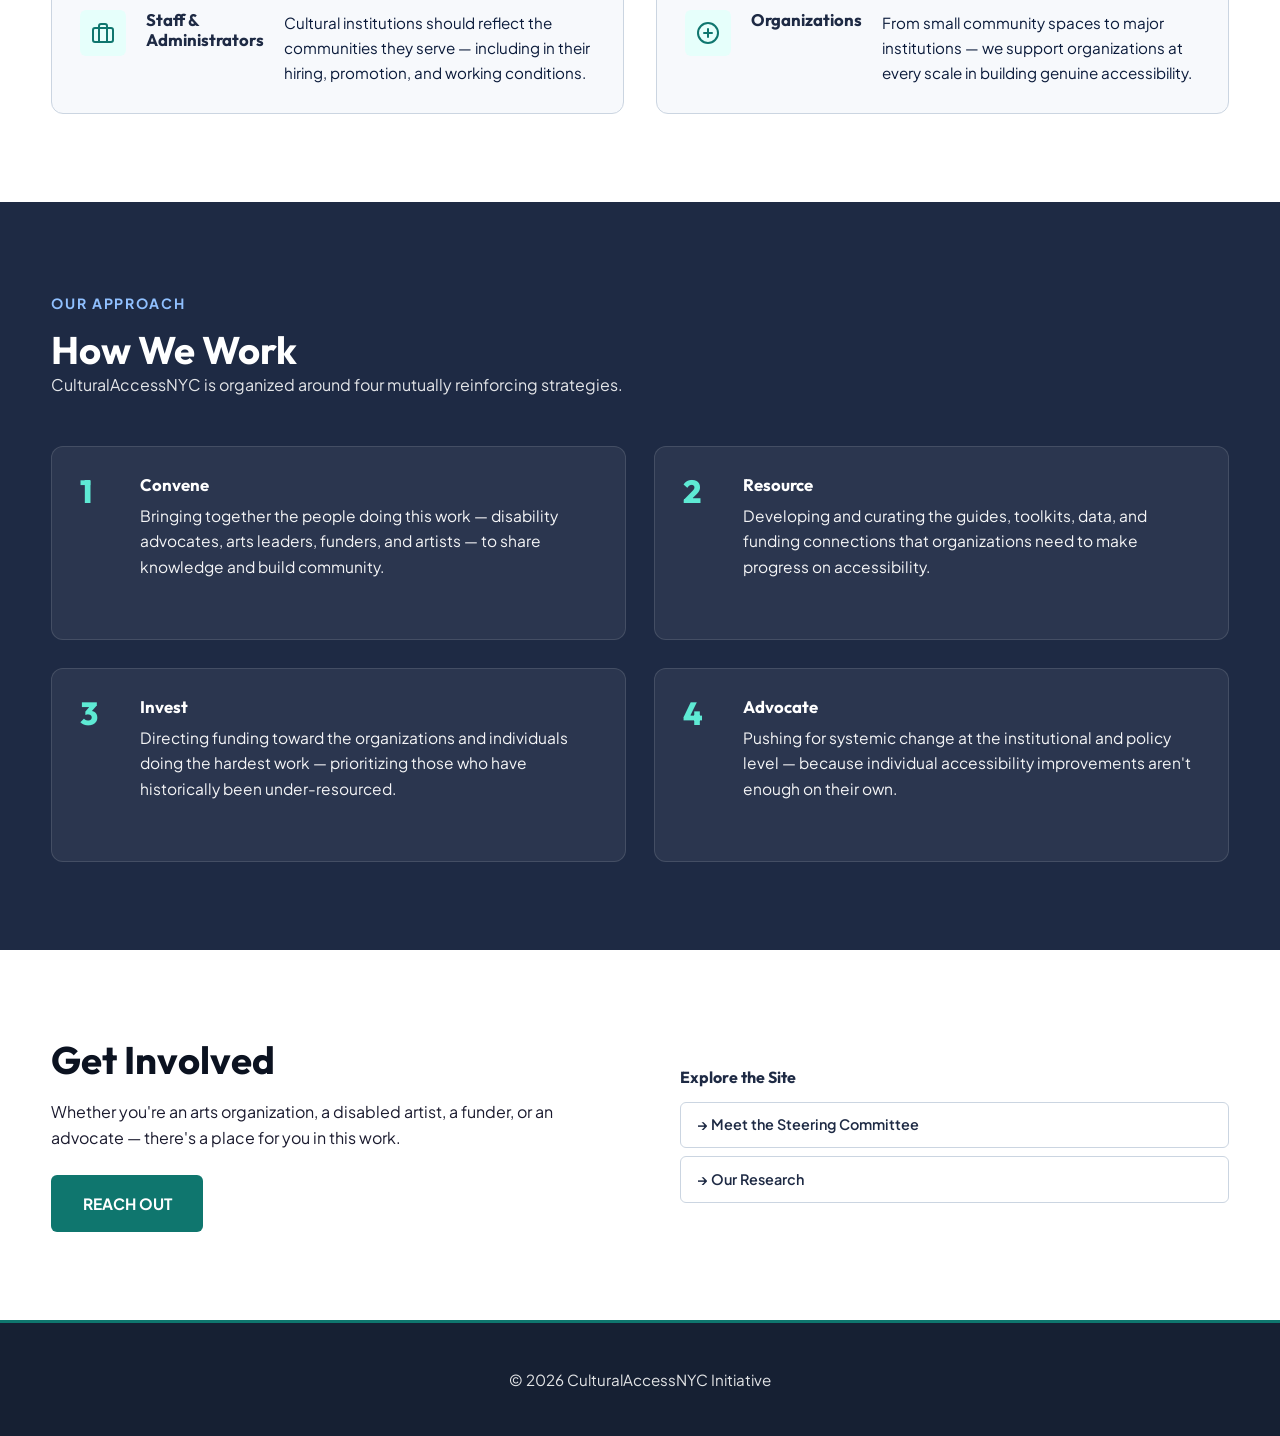
==== commit 5a4f6759: "Update index.html" ====
--- a/index.html
+++ b/index.html
@@ -93,7 +93,7 @@
     </div>
   </section>
   
-  <section class="section section-muted" aria-labelledby="intersect-heading">
+  <section class="section section-muted"
   <div class="container two-col">
     <div class="two-col-text">
       <span class="section-label" style="color: #90c0ff;">Equity &amp; Justice</span>
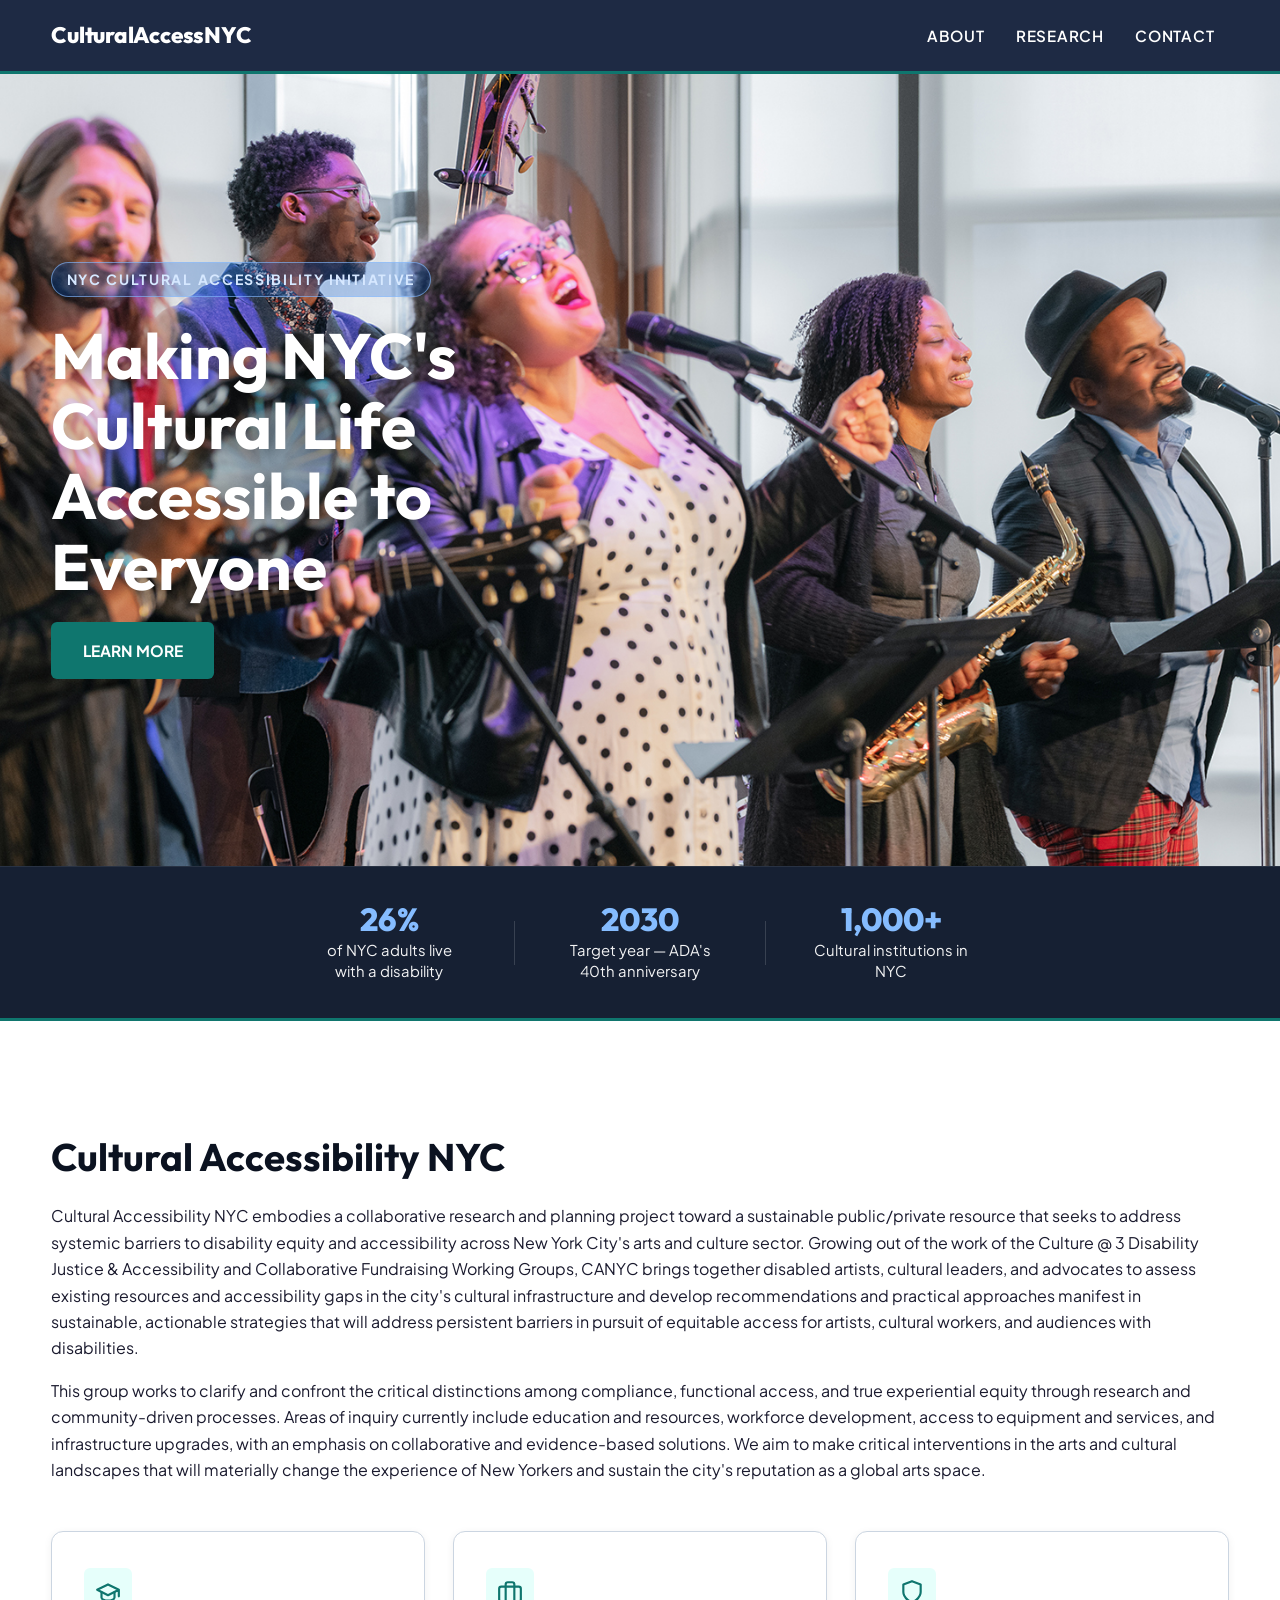
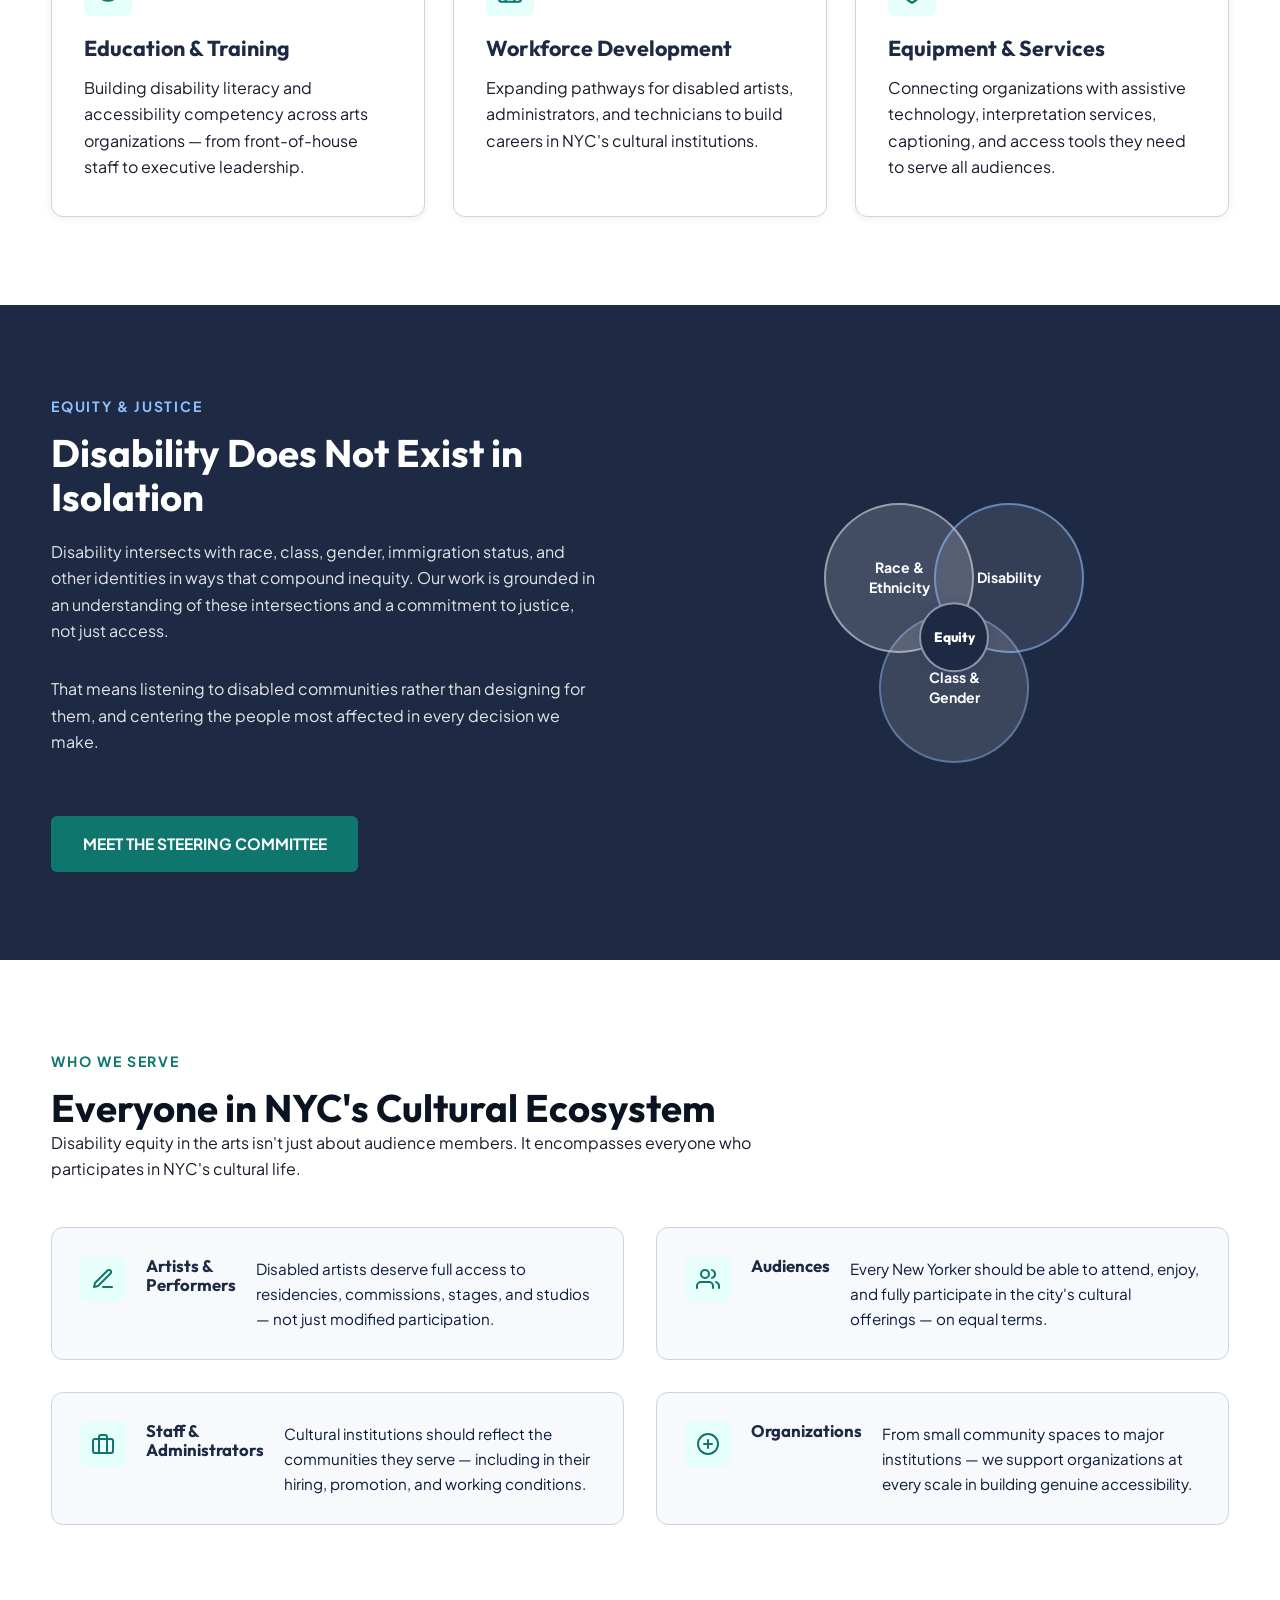
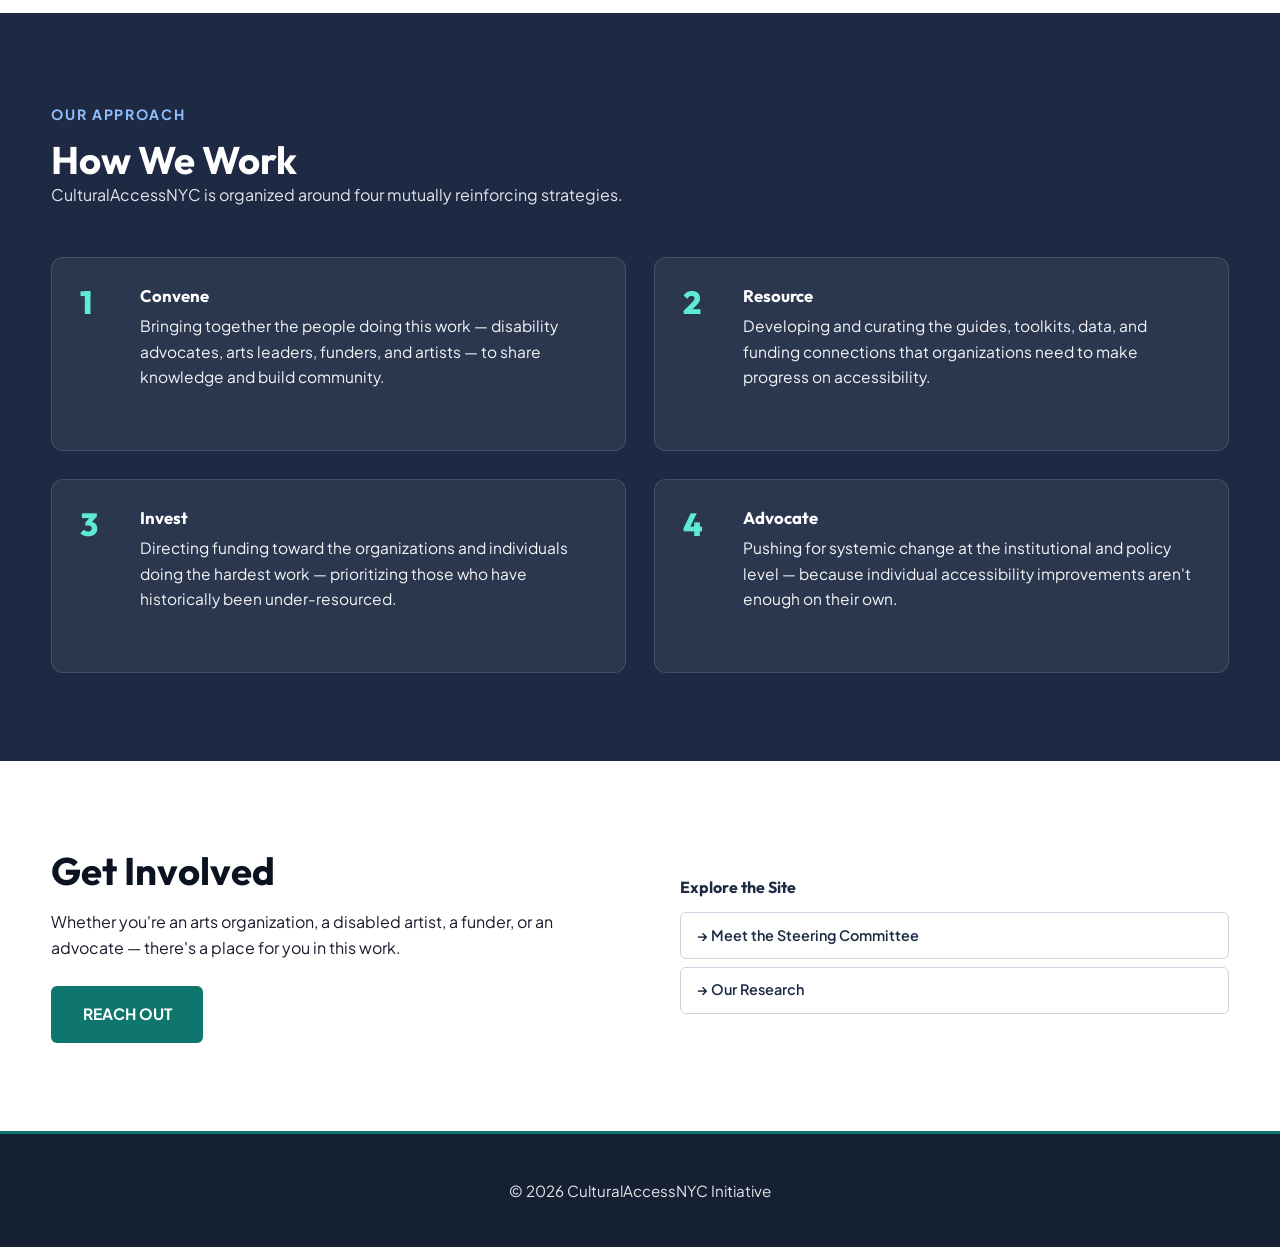
==== commit 4b56a320: "Update index.html" ====
--- a/index.html
+++ b/index.html
@@ -93,7 +93,7 @@
     </div>
   </section>
   
-  <section class="section section-muted"
+  <section class="section section-muted">
   <div class="container two-col">
     <div class="two-col-text">
       <span class="section-label" style="color: #90c0ff;">Equity &amp; Justice</span>
@@ -132,7 +132,7 @@
 </section>
 
   <!-- Who we serve -->
-  <section class="section section-light" aria-labelledby="who-heading">
+  <section class="section section-light">
     <div class="container">
       <span class="section-label">Who We Serve</span>
       <h2 id="who-heading">Everyone in NYC's Cultural Ecosystem</h2>
@@ -171,7 +171,7 @@
   </section>
 
   <!-- How it works -->
-  <section class="section section-muted" aria-labelledby="how-heading">
+  <section class="section section-muted">
     <div class="container">
       <span class="section-label" style="color: #90c0ff;">Our Approach</span>
       <h2 id="how-heading">How We Work</h2>
@@ -210,7 +210,7 @@
   </section>
 
   <!-- CTA -->
-  <section class="section section-light" aria-labelledby="cta-heading">
+  <section class="section section-light">
     <div class="container cta-split">
       <div class="cta-block-left">
         <h2 id="cta-heading">Get Involved</h2>
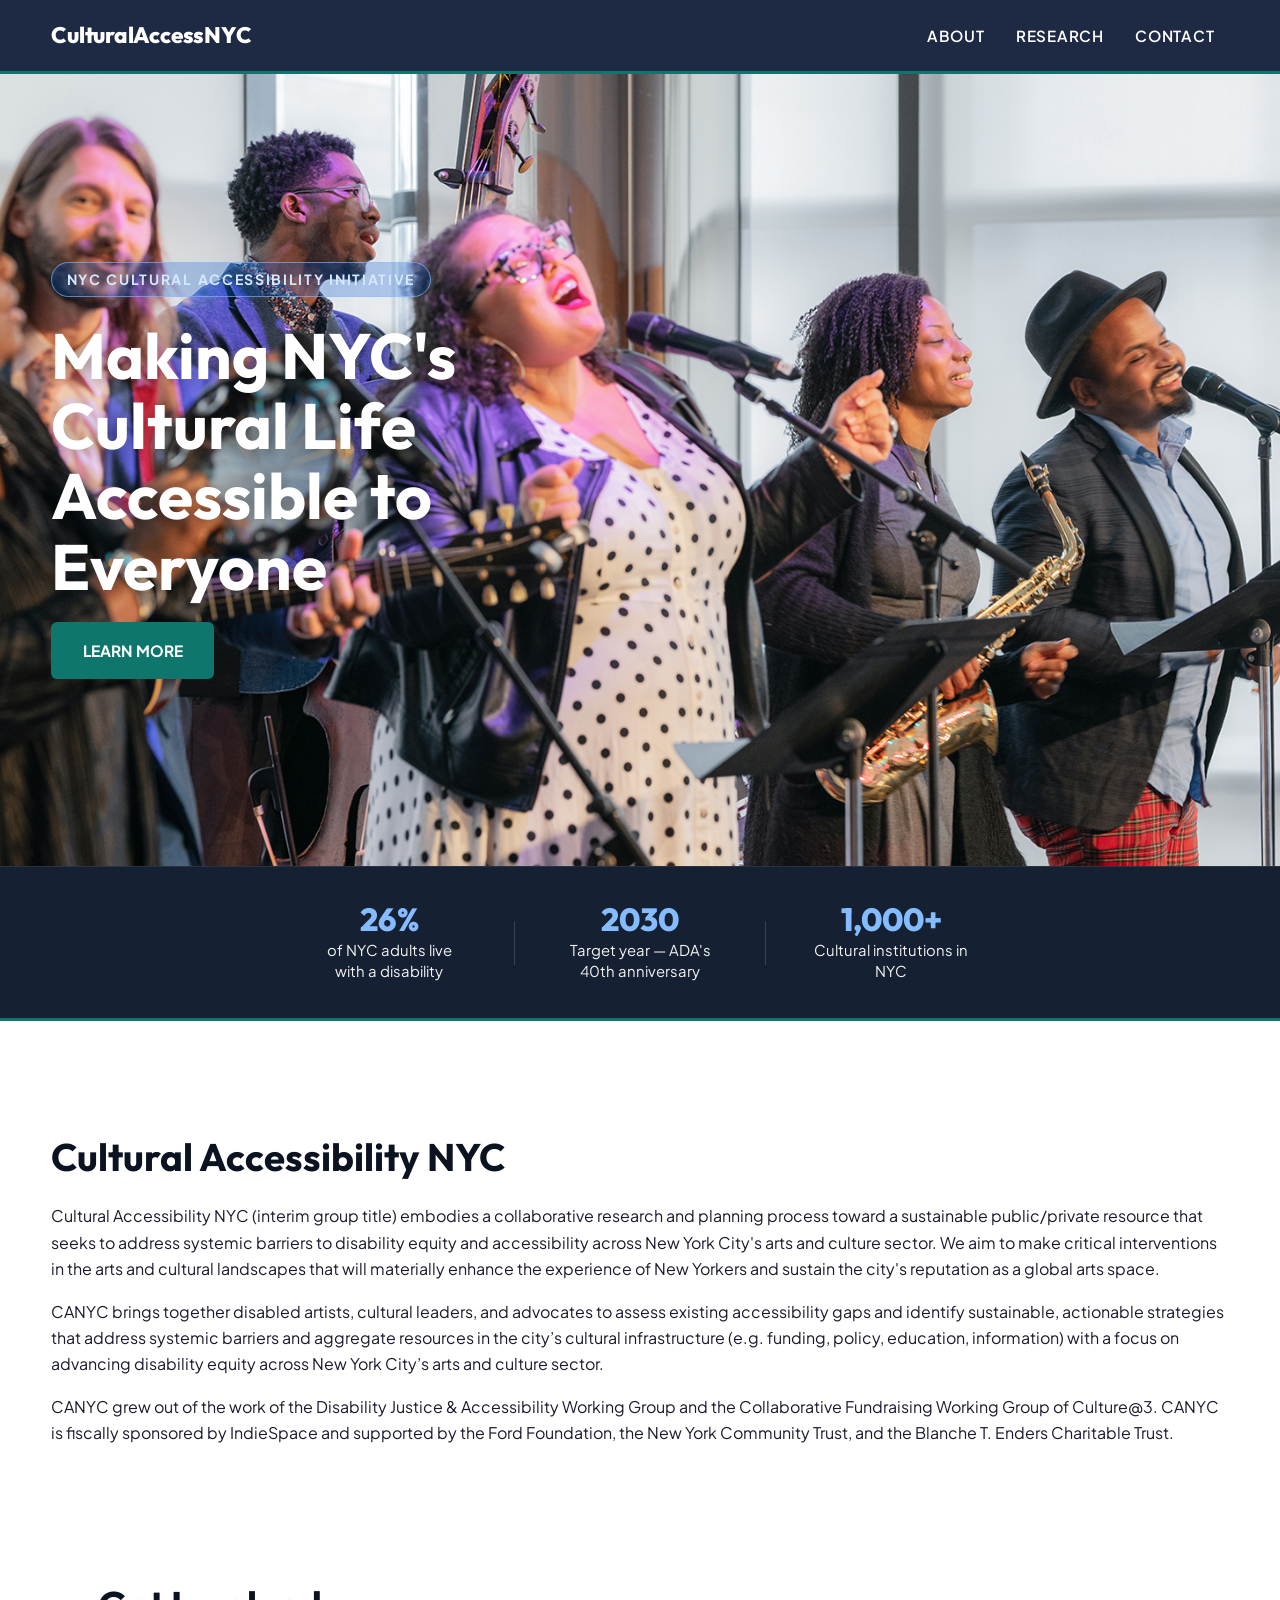
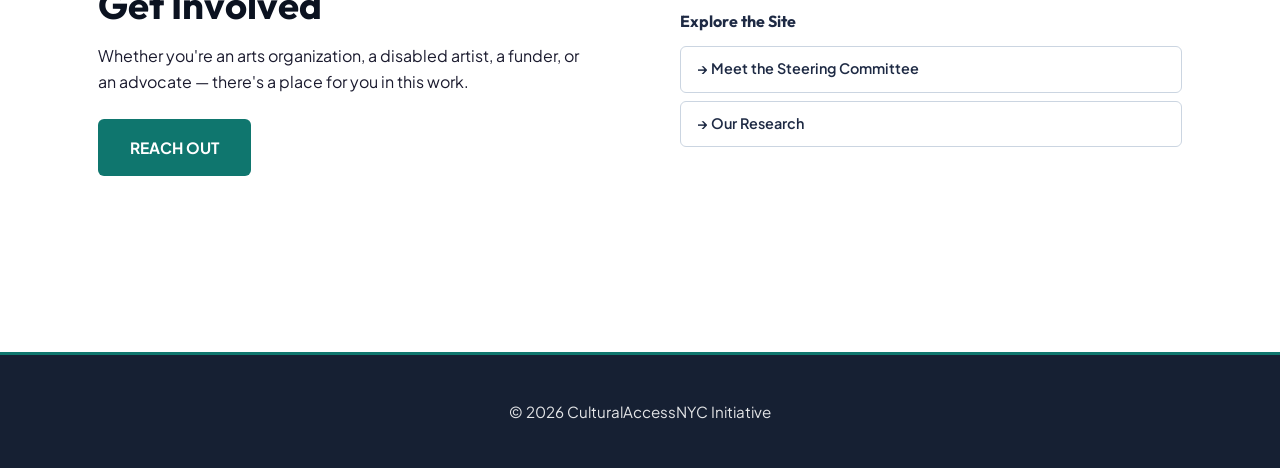
==== commit fb51bbdf: "Update index.html" ====
--- a/index.html
+++ b/index.html
@@ -62,152 +62,15 @@
   .intro-copy p + p { margin-top: 1rem; }
 </style>
 <div class="intro-copy">
-<p>Cultural Accessibility NYC embodies a collaborative research and planning project toward a sustainable public/private resource that seeks to address systemic barriers to disability equity and accessibility across New York City's arts and culture sector. Growing out of the work of the Culture @ 3 Disability Justice &amp; Accessibility and Collaborative Fundraising Working Groups, CANYC brings together disabled artists, cultural leaders, and advocates to assess existing resources and accessibility gaps in the city's cultural infrastructure and develop recommendations and practical approaches manifest in sustainable, actionable strategies that will address persistent barriers in pursuit of equitable access for artists, cultural workers, and audiences with disabilities.</p>
+<p>Cultural Accessibility NYC (interim group title) embodies a collaborative research and planning process toward a sustainable public/private resource that seeks to address systemic barriers to disability equity and accessibility across New York City's arts and culture sector. We aim to make critical interventions in the arts and cultural landscapes that will materially enhance the experience of New Yorkers and sustain the city's reputation as a global arts space.</p>
 
-  <p>This group works to clarify and confront the critical distinctions among compliance, functional access, and true experiential equity through research and community-driven processes. Areas of inquiry currently include education and resources, workforce development, access to equipment and services, and infrastructure upgrades, with an emphasis on collaborative and evidence-based solutions. We aim to make critical interventions in the arts and cultural landscapes that will materially change the experience of New Yorkers and sustain the city's reputation as a global arts space.</p>
+<p>CANYC brings together disabled artists, cultural leaders, and advocates to assess existing accessibility gaps and identify sustainable, actionable strategies that address systemic barriers and aggregate resources in the city’s cultural infrastructure (e.g. funding, policy, education, information) with a focus on advancing disability equity across New York City’s arts and culture sector.</p>
+
+<p>CANYC grew out of the work of the Disability Justice & Accessibility Working Group and the Collaborative Fundraising Working Group of Culture@3. CANYC is fiscally sponsored by IndieSpace and supported by the Ford Foundation, the New York Community Trust, and the Blanche T. Enders Charitable Trust.</p>
+
 </div>
-    <div class="cards">
 
-      <article class="card">
-        <div class="card-icon" aria-hidden="true">
-          <svg width="26" height="26" viewBox="0 0 24 24" fill="none" stroke="currentColor" stroke-width="2" stroke-linecap="round" stroke-linejoin="round"><path d="M22 10v6M2 10l10-5 10 5-10 5-10-5z"/><path d="M6 12v5c0 1.66 2.69 3 6 3s6-1.34 6-3v-5"/></svg>
-        </div>
-          <h3>Education &amp; Training</h3>
-          <p>Building disability literacy and accessibility competency across arts organizations — from front-of-house staff to executive leadership.</p>
-        </article>
-        <article class="card">
-          <div class="card-icon" aria-hidden="true">
-            <svg width="26" height="26" viewBox="0 0 24 24" fill="none" stroke="currentColor" stroke-width="2" stroke-linecap="round" stroke-linejoin="round"><rect x="2" y="7" width="20" height="14" rx="2"/><path d="M16 21V5a2 2 0 0 0-2-2h-4a2 2 0 0 0-2 2v16"/></svg>
-          </div>
-          <h3>Workforce Development</h3>
-          <p>Expanding pathways for disabled artists, administrators, and technicians to build careers in NYC's cultural institutions.</p>
-        </article>
-        <article class="card">
-          <div class="card-icon" aria-hidden="true">
-            <svg width="26" height="26" viewBox="0 0 24 24" fill="none" stroke="currentColor" stroke-width="2" stroke-linecap="round" stroke-linejoin="round"><path d="M12 22s8-4 8-10V5l-8-3-8 3v7c0 6 8 10 8 10z"/></svg>
-          </div>
-          <h3>Equipment &amp; Services</h3>
-          <p>Connecting organizations with assistive technology, interpretation services, captioning, and access tools they need to serve all audiences.</p>
-        </article>
-      </div>
-    </div>
-  </section>
-  
-  <section class="section section-muted">
-  <div class="container two-col">
-    <div class="two-col-text">
-      <span class="section-label" style="color: #90c0ff;">Equity &amp; Justice</span>
-      <h2 id="intersect-heading">Disability Does Not Exist in Isolation</h2>
-      <p style="color: rgba(255,255,255,0.88);">Disability intersects with race, class, gender, immigration status, and other identities in ways that compound inequity. Our work is grounded in an understanding of these intersections and a commitment to justice, not just access.</p>
-      <p style="margin-top: 1rem; color: rgba(255,255,255,0.88);">That means listening to disabled communities rather than designing for them, and centering the people most affected in every decision we make.</p>
-      <a href="about.html" class="btn" style="margin-top: 1.75rem;">Meet the Steering Committee</a>
-    </div>
-   <div class="two-col-visual" aria-hidden="true">
-  <style>
-  .two-col-visual .venn-circle { color: #ffffff; }
-  .two-col-visual .venn-a { background: rgba(255,255,255,0.16); border-color: rgba(255,255,255,0.45); }
-  .two-col-visual .venn-b { background: rgba(255,255,255,0.10); border-color: rgba(144,192,255,0.55); }
-  .two-col-visual .venn-c { background: rgba(255,255,255,0.13); border-color: rgba(144,192,255,0.4); }
-  .two-col-visual .venn-center {
-    color: #ffffff;
-    background: var(--navy);
-    border: 2px solid rgba(255,255,255,0.5);
-    border-radius: 50%;
-    width: 70px;
-    height: 70px;
-    display: flex;
-    align-items: center;
-    justify-content: center;
-    text-align: center;
-  }
-</style>
-  <div class="venn-diagram">
-    <div class="venn-circle venn-a"><span>Race &amp;<br>Ethnicity</span></div>
-    <div class="venn-circle venn-b"><span>Disability</span></div>
-    <div class="venn-circle venn-c"><span>Class &amp;<br>Gender</span></div>
-    <div class="venn-center"><span>Equity</span></div>
-  </div>
-</div>
-  </div>
-</section>
-
-  <!-- Who we serve -->
-  <section class="section section-light">
-    <div class="container">
-      <span class="section-label">Who We Serve</span>
-      <h2 id="who-heading">Everyone in NYC's Cultural Ecosystem</h2>
-      <p style="margin-bottom: 2.75rem; max-width: 60ch;">Disability equity in the arts isn't just about audience members. It encompasses everyone who participates in NYC's cultural life.</p>
-      <div class="audience-grid" role="list">
-        <div class="audience-item" role="listitem">
-          <div class="audience-icon" aria-hidden="true">
-            <svg width="24" height="24" viewBox="0 0 24 24" fill="none" stroke="currentColor" stroke-width="2" stroke-linecap="round" stroke-linejoin="round"><path d="M12 20h9"/><path d="M16.5 3.5a2.121 2.121 0 0 1 3 3L7 19l-4 1 1-4L16.5 3.5z"/></svg>
-          </div>
-          <h3>Artists &amp; Performers</h3>
-          <p>Disabled artists deserve full access to residencies, commissions, stages, and studios — not just modified participation.</p>
-        </div>
-        <div class="audience-item" role="listitem">
-          <div class="audience-icon" aria-hidden="true">
-            <svg width="24" height="24" viewBox="0 0 24 24" fill="none" stroke="currentColor" stroke-width="2" stroke-linecap="round" stroke-linejoin="round"><path d="M17 21v-2a4 4 0 0 0-4-4H5a4 4 0 0 0-4 4v2"/><circle cx="9" cy="7" r="4"/><path d="M23 21v-2a4 4 0 0 0-3-3.87"/><path d="M16 3.13a4 4 0 0 1 0 7.75"/></svg>
-          </div>
-          <h3>Audiences</h3>
-          <p>Every New Yorker should be able to attend, enjoy, and fully participate in the city's cultural offerings — on equal terms.</p>
-        </div>
-        <div class="audience-item" role="listitem">
-          <div class="audience-icon" aria-hidden="true">
-            <svg width="24" height="24" viewBox="0 0 24 24" fill="none" stroke="currentColor" stroke-width="2" stroke-linecap="round" stroke-linejoin="round"><rect x="2" y="7" width="20" height="14" rx="2"/><path d="M16 21V5a2 2 0 0 0-2-2h-4a2 2 0 0 0-2 2v16"/></svg>
-          </div>
-          <h3>Staff &amp; Administrators</h3>
-          <p>Cultural institutions should reflect the communities they serve — including in their hiring, promotion, and working conditions.</p>
-        </div>
-        <div class="audience-item" role="listitem">
-          <div class="audience-icon" aria-hidden="true">
-            <svg width="24" height="24" viewBox="0 0 24 24" fill="none" stroke="currentColor" stroke-width="2" stroke-linecap="round" stroke-linejoin="round"><circle cx="12" cy="12" r="10"/><line x1="12" y1="8" x2="12" y2="16"/><line x1="8" y1="12" x2="16" y2="12"/></svg>
-          </div>
-          <h3>Organizations</h3>
-          <p>From small community spaces to major institutions — we support organizations at every scale in building genuine accessibility.</p>
-        </div>
-      </div>
-    </div>
-  </section>
-
-  <!-- How it works -->
-  <section class="section section-muted">
-    <div class="container">
-      <span class="section-label" style="color: #90c0ff;">Our Approach</span>
-      <h2 id="how-heading">How We Work</h2>
-      <p style="color: rgba(255,255,255,0.88); margin-bottom: 3rem; max-width: 60ch;">CulturalAccessNYC is organized around four mutually reinforcing strategies.</p>
-      <div class="how-grid">
-        <div class="how-step">
-          <div class="how-num" aria-hidden="true">1</div>
-          <div class="how-text">
-            <h3>Convene</h3>
-            <p>Bringing together the people doing this work — disability advocates, arts leaders, funders, and artists — to share knowledge and build community.</p>
-          </div>
-        </div>
-        <div class="how-step">
-          <div class="how-num" aria-hidden="true">2</div>
-          <div class="how-text">
-            <h3>Resource</h3>
-            <p>Developing and curating the guides, toolkits, data, and funding connections that organizations need to make progress on accessibility.</p>
-          </div>
-        </div>
-        <div class="how-step">
-          <div class="how-num" aria-hidden="true">3</div>
-          <div class="how-text">
-            <h3>Invest</h3>
-            <p>Directing funding toward the organizations and individuals doing the hardest work — prioritizing those who have historically been under-resourced.</p>
-          </div>
-        </div>
-        <div class="how-step">
-          <div class="how-num" aria-hidden="true">4</div>
-          <div class="how-text">
-            <h3>Advocate</h3>
-            <p>Pushing for systemic change at the institutional and policy level — because individual accessibility improvements aren't enough on their own.</p>
-          </div>
-        </div>
-      </div>
-    </div>
-  </section>
+      
 
   <!-- CTA -->
   <section class="section section-light">
